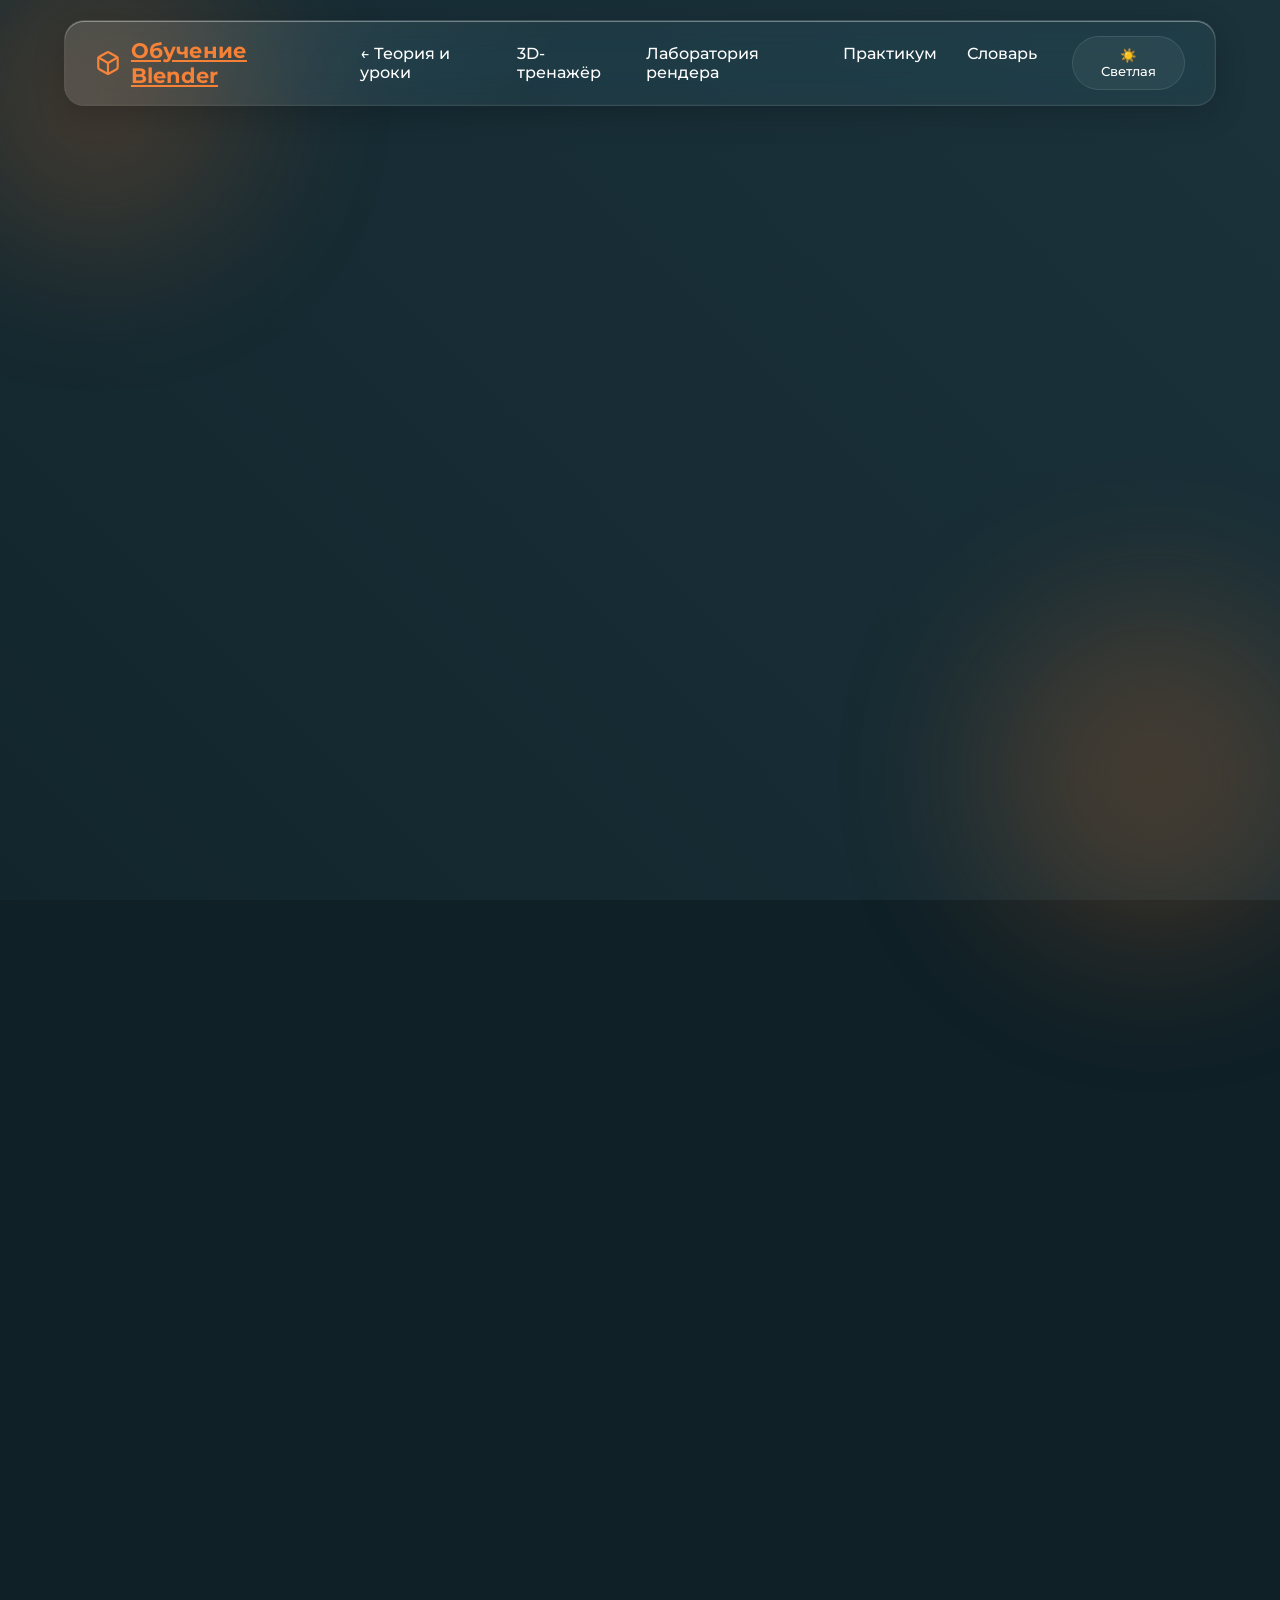
==== practice.html @ 9e499f27 "Create practice.html" ====
<!DOCTYPE html>
<html lang="ru">
<head>
    <meta charset="UTF-8">
    <meta name="viewport" content="width=device-width, initial-scale=1.0">
    <title>Практика и словарь терминов | Обучение Blender</title>
    <link rel="icon" href="data:image/svg+xml,%3Csvg xmlns='http://www.w3.org/2000/svg' viewBox='0 0 24 24' fill='none' stroke='%23f5792a' stroke-width='2' stroke-linecap='round' stroke-linejoin='round'%3E%3Cpath d='M21 16V8a2 2 0 0 0-1-1.73l-7-4a2 2 0 0 0-2 0l-7 4A2 2 0 0 0 3 8v8a2 2 0 0 0 1 1.73l7 4a2 2 0 0 0 2 0l7-4A2 2 0 0 0 21 16z'/%3E%3Cpolyline points='3.27 6.96 12 12.01 20.73 6.96'/%3E%3Cline x1='12' y1='22.08' x2='12' y2='12'/%3E%3C/svg%3E">
    <link href="https://fonts.googleapis.com/css2?family=Montserrat:wght@400;500;600;700&display=swap" rel="stylesheet">
    <link rel="stylesheet" href="style.css">
</head>
<body>

    <div id="progress-bar" class="progress-bar"></div>

    <div class="bg-animation"></div>
    <div class="orb orb-1"></div>
    <div class="orb orb-2"></div>

    <header class="glass header">
        <a href="index.html" class="logo logo-link">
            <svg class="logo-svg" viewBox="0 0 24 24" fill="none" stroke="currentColor" stroke-width="2" stroke-linecap="round" stroke-linejoin="round">
                <path d="M21 16V8a2 2 0 0 0-1-1.73l-7-4a2 2 0 0 0-2 0l-7 4A2 2 0 0 0 3 8v8a2 2 0 0 0 1 1.73l7 4a2 2 0 0 0 2 0l7-4A2 2 0 0 0 21 16z"></path>
                <polyline points="3.27 6.96 12 12.01 20.73 6.96"></polyline>
                <line x1="12" y1="22.08" x2="12" y2='12'></line>
            </svg>
            <span>Обучение Blender</span>
        </a>

        <button id="nav-toggle" class="nav-toggle glass-btn" aria-expanded="false" aria-controls="nav-links" aria-label="Открыть меню">
            <span class="burger"></span>
        </button>

        <nav id="nav-links" class="nav-links">
            <a href="index.html">← Теория и уроки</a>
            <a href="#simulator">3D-тренажёр</a>
            <a href="#lab">Лаборатория рендера</a>
            <a href="#tasks">Практикум</a>
            <a href="#glossary">Словарь</a>
        </nav>
        <button id="theme-toggle" class="glass-btn theme-btn">☀️ Светлая</button>
    </header>

    <main>
        <section id="practice-hero" class="hero glass fade-in">
            <span class="section-badge">Раздел 2 • Интерактивная практика</span>
            <h1>Практика и словарь новичка</h1>
            <p>Попробуй горячие клавиши Blender прямо в браузерном 3D-вьюпорте, протестируй шейдеры с движками EEVEE и Cycles и разберись в каждом непонятном термине.</p>
            <div class="hero-btn-group">
                <a href="#simulator" class="glass-btn primary-btn">Запустить 3D-тренажёр</a>
                <a href="#glossary" class="glass-btn secondary-btn">Открыть словарь (18 слов)</a>
            </div>
        </section>

        <!-- 1. ИНТЕРАКТИВНЫЙ 3D-СИМУЛЯТОР ГОРЯЧИХ КЛАВИШ -->
        <section id="simulator" class="section fade-in">
            <h2 class="glass-title">Интерактивный 3D-симулятор горячих клавиш</h2>

            <div class="sim-layout">
                <div class="glass viewport-box">
                    <div class="viewport-hud-top">
                        <span id="sim-mode-badge" class="hud-pill">Object Mode</span>
                        <span id="sim-key-badge" class="hud-pill hud-key">Ожидание клавиши...</span>
                    </div>

                    <canvas id="sim-canvas" width="760" height="460" tabindex="0" aria-label="Интерактивный 3D вьюпорт Blender"></canvas>

                    <div class="viewport-hud-bottom">
                        <span>🖱️ Тяни мышкой или пальцем, чтобы вращать камеру</span>
                        <button id="sim-reset-btn" type="button" class="glass-btn mini-btn">↺ Начать заново</button>
                    </div>
                </div>

                <div class="glass sim-panel">
                    <div class="sim-panel-head">
                        <h3>Собери 3D-дом хоткеями</h3>
                        <span id="sim-step-counter" class="step-counter">Шаг 1 из 5</span>
                    </div>
                    <p id="sim-instruction" class="sim-instruction">
                        Нажми клавишу <kbd>Tab</kbd> (или кнопку ниже), чтобы переключиться в режим редактирования <strong>Edit Mode</strong> и увидеть вершины куба.
                    </p>

                    <div class="sim-steps-list" id="sim-steps-list">
                        <div class="sim-step active" data-step="0">
                            <span class="sim-step-num">1</span>
                            <div class="sim-step-body">
                                <strong>Режим редактирования</strong>
                                <span>Переход в Edit Mode (подсветка вершин)</span>
                            </div>
                            <button type="button" class="kbd-btn" data-trigger-key="Tab">Tab</button>
                        </div>

                        <div class="sim-step" data-step="1">
                            <span class="sim-step-num">2</span>
                            <div class="sim-step-body">
                                <strong>Кольцевой разрез (Loop Cut)</strong>
                                <span>Добавление центрального ребра для крыши</span>
                            </div>
                            <button type="button" class="kbd-btn" data-trigger-key="Ctrl+R">Ctrl + R</button>
                        </div>

                        <div class="sim-step" data-step="2">
                            <span class="sim-step-num">3</span>
                            <div class="sim-step-body">
                                <strong>Выдавливание (Extrude)</strong>
                                <span>Подъём конька крыши по оси Z</span>
                            </div>
                            <button type="button" class="kbd-btn" data-trigger-key="E">E</button>
                        </div>

                        <div class="sim-step" data-step="3">
                            <span class="sim-step-num">4</span>
                            <div class="sim-step-body">
                                <strong>Снятие фаски (Bevel)</strong>
                                <span>Аккуратное скругление углов модели</span>
                            </div>
                            <button type="button" class="kbd-btn" data-trigger-key="Ctrl+B">Ctrl + B</button>
                        </div>

                        <div class="sim-step" data-step="4">
                            <span class="sim-step-num">5</span>
                            <div class="sim-step-body">
                                <strong>Финальный рендер (Render)</strong>
                                <span>Просчёт света, теней и светящихся окон</span>
                            </div>
                            <button type="button" class="kbd-btn" data-trigger-key="F12">F12</button>
                        </div>
                    </div>

                    <div id="sim-complete-banner" class="sim-complete-banner" hidden>
                        🎉 <strong>Готово!</strong> Ты прошёл полный цикл от куба до финального рендера!
                    </div>
                </div>
            </div>
        </section>

        <!-- 2. ЛАБОРАТОРИЯ МАТЕРИАЛОВ И РЕНДЕРА (EEVEE VS CYCLES) -->
        <section id="lab" class="section fade-in">
            <h2 class="glass-title">Лаборатория шейдеров и движков рендера</h2>

            <div class="lab-layout">
                <div class="glass lab-preview">
                    <div class="lab-top-bar">
                        <div class="lab-shape-switch">
                            <button type="button" class="glass-btn mini-btn active" data-lab-shape="house">🏠 3D-дом</button>
                            <button type="button" class="glass-btn mini-btn" data-lab-shape="sphere">🔮 Шейдер-шар</button>
                        </div>
                        <span id="lab-render-status" class="hud-pill">Движок: Cycles + Denoiser</span>
                    </div>

                    <canvas id="lab-canvas" width="560" height="380" aria-label="Превью материала и рендера"></canvas>

                    <p id="lab-engine-hint" class="lab-hint">
                        <strong>Cycles + Denoiser:</strong> физически точные мягкие тени, а нейросетевой шумоподавитель очищает «зернистость».
                    </p>
                </div>

                <div class="glass lab-controls">
                    <h3>Узел Principled BSDF и рендер</h3>

                    <div class="control-group">
                        <div class="control-label">
                            <span>Base Color (Базовый цвет)</span>
                            <div class="color-presets">
                                <button type="button" class="color-dot active" style="background:#e06d3b" data-color="#e06d3b" title="Терракота"></button>
                                <button type="button" class="color-dot" style="background:#38bdf8" data-color="#38bdf8" title="Небесный"></button>
                                <button type="button" class="color-dot" style="background:#34d399" data-color="#34d399" title="Изумруд"></button>
                                <button type="button" class="color-dot" style="background:#a78bfa" data-color="#a78bfa" title="Аметист"></button>
                                <input type="color" id="lab-color" value="#e06d3b" aria-label="Выбор цвета материала">
                            </div>
                        </div>
                    </div>

                    <div class="control-group">
                        <div class="control-label">
                            <label for="lab-roughness">Roughness (Шероховатость / Блеск)</label>
                            <span id="lab-roughness-val" class="val-badge">0.35</span>
                        </div>
                        <input type="range" id="lab-roughness" min="0.05" max="1" step="0.05" value="0.35">
                        <div class="range-hints"><span>0.05 (Зеркальный блик)</span><span>1.00 (Матовый)</span></div>
                    </div>

                    <div class="control-group">
                        <div class="control-label">
                            <label for="lab-emission">Emission (Свечение окон / неона)</label>
                            <span id="lab-emission-val" class="val-badge">0.80</span>
                        </div>
                        <input type="range" id="lab-emission" min="0" max="1" step="0.05" value="0.80">
                    </div>

                    <div class="control-group">
                        <span class="control-title">Движок рендера:</span>
                        <div class="engine-buttons">
                            <button type="button" class="glass-btn engine-btn" data-engine="eevee">⚡ EEVEE (Быстрый)</button>
                            <button type="button" class="glass-btn engine-btn active" data-engine="cycles">🎥 Cycles (Фотореализм)</button>
                        </div>
                    </div>

                    <label class="lesson-check lab-denoise-check" id="denoise-wrapper">
                        <input type="checkbox" id="lab-denoiser" checked>
                        <span>Включить <strong>Denoiser</strong> (убрать шум в Cycles)</span>
                    </label>
                </div>
            </div>
        </section>

        <!-- 3. ПРАКТИЧЕСКИЕ ЗАДАНИЯ К 5 УРОКАМ -->
        <section id="tasks" class="section fade-in">
            <h2 class="glass-title">Практикум по 5 урокам курса</h2>

            <div class="progress-summary glass">
                <span id="practice-progress-text">Выполнено 0 из 5 заданий</span>
                <div class="lesson-progress-track">
                    <div id="practice-progress-fill" class="lesson-progress-fill"></div>
                </div>
            </div>

            <div class="grid-container-video">
                <div class="glass card text-left animate-hover task-card">
                    <span class="task-tag">Урок 1 • Интерфейс</span>
                    <h3>Задание 1: Навигация во вьюпорте</h3>
                    <ol class="task-list">
                        <li>Открой Blender, выдели всё клавишей <kbd>A</kbd> и удали через <kbd>X</kbd>.</li>
                        <li>Создай новый куб: <kbd>Shift + A</kbd> → <strong>Mesh → Cube</strong>.</li>
                        <li>Покрути камеру зажатым колесом мыши и переключи виды: <kbd>Numpad 1</kbd> (спереди) и <kbd>Numpad 3</kbd> (сбоку).</li>
                    </ol>
                    <p class="task-tip">💡 Если потерял объект из вида — нажми <kbd>Numpad .</kbd> (точка), камера сразу вернётся к нему.</p>
                    <label class="lesson-check">
                        <input type="checkbox" data-task-checkbox="1">
                        <span>Задание выполнено</span>
                    </label>
                </div>

                <div class="glass card text-left animate-hover task-card">
                    <span class="task-tag">Урок 2 • Моделирование</span>
                    <h3>Задание 2: Сборка домика в Edit Mode</h3>
                    <ol class="task-list">
                        <li>Нажми <kbd>Tab</kbd> для входа в режим редактирования <strong>Edit Mode</strong>.</li>
                        <li>Разрежь куб пополам через <kbd>Ctrl + R</kbd> и вытяни верхнее ребро вверх (<kbd>G</kbd> → <kbd>Z</kbd>) для крыши.</li>
                        <li>На передней стене выдели грань (<kbd>3</kbd>), сделай рамку окна клавишей <kbd>I</kbd> и вдави внутрь через <kbd>E</kbd>.</li>
                    </ol>
                    <p class="task-tip">💡 Не нажимай <kbd>E</kbd> дважды без движения мыши — так появляются дубликаты вершин.</p>
                    <label class="lesson-check">
                        <input type="checkbox" data-task-checkbox="2">
                        <span>Задание выполнено</span>
                    </label>
                </div>

                <div class="glass card text-left animate-hover task-card">
                    <span class="task-tag">Урок 3 • Материалы</span>
                    <h3>Задание 3: Шейдеры и светящиеся окна</h3>
                    <ol class="task-list">
                        <li>Переключи режим вьюпорта в <strong>Material Preview</strong> (клавиша <kbd>Z</kbd>).</li>
                        <li>Создай материал стен на базе <strong>Principled BSDF</strong> и настрой цвет <strong>Base Color</strong>.</li>
                        <li>Добавь второй слот материала для окон, задай тёплый цвет в <strong>Emission</strong> и нажми <strong>Assign</strong>.</li>
                    </ol>
                    <p class="task-tip">💡 Параметр <strong>Roughness = 0.8</strong> сделает стены матовыми, как настоящая штукатурка.</p>
                    <label class="lesson-check">
                        <input type="checkbox" data-task-checkbox="3">
                        <span>Задание выполнено</span>
                    </label>
                </div>

                <div class="glass card text-left animate-hover task-card">
                    <span class="task-tag">Урок 4 • Освещение</span>
                    <h3>Задание 4: Свет и сравнение движков</h3>
                    <ol class="task-list">
                        <li>Добавь источник света <kbd>Shift + A</kbd> → <strong>Light → Area</strong> и направь на фасад дома.</li>
                        <li>Включи режим <strong>Rendered</strong> (<kbd>Z</kbd>), чтобы увидеть тени в реальном времени.</li>
                        <li>Сравни скорость работы движков <strong>EEVEE</strong> и <strong>Cycles</strong> во вкладке Render Properties.</li>
                    </ol>
                    <p class="task-tip">💡 На слабом школьном или домашнем ноутбуке для работы всегда выбирай <strong>EEVEE</strong>.</p>
                    <label class="lesson-check">
                        <input type="checkbox" data-task-checkbox="4">
                        <span>Задание выполнено</span>
                    </label>
                </div>

                <div class="glass card text-left animate-hover task-card">
                    <span class="task-tag">Урок 5 • Финальный рендер</span>
                    <h3>Задание 5: Камера и рендер без шума</h3>
                    <ol class="task-list">
                        <li>Создай камеру (<kbd>Shift + A</kbd> → <strong>Camera</strong>) и привяжи к виду: <kbd>Ctrl + Alt + Numpad 0</kbd>.</li>
                        <li>При выборе движка <strong>Cycles</strong> поставь галочку <strong>Denoise</strong>.</li>
                        <li>Запусти рендер клавишей <kbd>F12</kbd> и сохрани готовую картинку (<strong>Image → Save As</strong>).</li>
                    </ol>
                    <p class="task-tip">💡 С включённым <strong>Denoiser</strong> достаточно 64–128 сэмплов для чистой картинки без «зерна».</p>
                    <label class="lesson-check">
                        <input type="checkbox" data-task-checkbox="5">
                        <span>Задание выполнено</span>
                    </label>
                </div>
            </div>
        </section>

        <!-- 4. ПОНЯТНЫЙ СЛОВАРЬ ТЕРМИНОВ ДЛЯ НОВИЧКОВ -->
        <section id="glossary" class="section fade-in">
            <h2 class="glass-title">Словарь 3D-терминов для новичков</h2>

            <div class="glass glossary-controls">
                <input type="text" id="glossary-search" class="glossary-search" placeholder="🔍 Введи непонятное слово (например: рендер, шейдер, фаска, нормали...)" aria-label="Поиск по словарю терминов">
                <div class="glossary-filters" id="glossary-filters">
                    <button type="button" class="glass-btn mini-btn active" data-filter="all">Все термины (18)</button>
                    <button type="button" class="glass-btn mini-btn" data-filter="interface">Интерфейс и режимы</button>
                    <button type="button" class="glass-btn mini-btn" data-filter="modeling">Моделирование</button>
                    <button type="button" class="glass-btn mini-btn" data-filter="shading">Материалы и свет</button>
                    <button type="button" class="glass-btn mini-btn" data-filter="render">Рендер</button>
                </div>
            </div>

            <div id="glossary-grid" class="glossary-grid"></div>
            <p id="glossary-empty" class="glossary-empty" hidden>По твоему запросу ничего не нашлось. Попробуй ввести другое слово.</p>

            <div class="back-home-wrap">
                <a href="index.html" class="glass-btn primary-btn">← Вернуться к теории и 5 видеоурокам</a>
            </div>
        </section>
    </main>

    <footer class="glass footer fade-in">
        <p>© 2026 WizotoW | Проектный класс Сириус</p>
        <p class="small-text">Интерактивный образовательный проект по 3D-моделированию.</p>
    </footer>

    <button id="back-to-top" class="back-to-top" title="Наверх" aria-label="Наверх">↑</button>

    <script src="practice.js"></script>
</body>
</html>
---- style.css ----
:root {
    --bg-color-1: #0f2027;
    --bg-color-2: #203a43;
    --glass-bg: rgba(255, 255, 255, 0.05);
    --glass-border: rgba(255, 255, 255, 0.1);
    --glass-highlight: rgba(255, 255, 255, 0.35);
    --text-color: #ffffff;
    --accent: #f5792a;
}

[data-theme="light"] {
    --bg-color-1: #ffecd2;
    --bg-color-2: #fcb69f;
    --glass-bg: rgba(255, 255, 255, 0.45);
    --glass-border: rgba(255, 255, 255, 0.6);
    --glass-highlight: rgba(255, 255, 255, 0.85);
    --text-color: #222222;
}

* {
    margin: 0;
    padding: 0;
    box-sizing: border-box;
    font-family: 'Montserrat', sans-serif;
    scroll-behavior: smooth;
}

body {
    background: var(--bg-color-1);
    color: var(--text-color);
    overflow-x: hidden;
    transition: background 0.5s ease, color 0.5s ease;
}

.bg-animation {
    position: fixed;
    top: 0; left: 0; width: 100vw; height: 100vh;
    z-index: -2;
    background: linear-gradient(45deg, var(--bg-color-1), var(--bg-color-2));
    background-size: 200% 200%;
    animation: gradientBG 10s ease infinite;
}

@keyframes gradientBG {
    0% { background-position: 0% 50%; }
    50% { background-position: 100% 50%; }
    100% { background-position: 0% 50%; }
}

.orb {
    position: fixed;
    border-radius: 50%;
    background: var(--accent);
    filter: blur(80px);
    opacity: 0.2;
    z-index: -1;
    animation: floatOrb 10s infinite ease-in-out alternate;
}
.orb-1 { width: 300px; height: 300px; top: -50px; left: -50px; }
.orb-2 { width: 350px; height: 350px; bottom: -50px; right: -50px; animation-delay: -4s; }

@keyframes floatOrb {
    0% { transform: translate(0, 0); }
    100% { transform: translate(40px, -40px); }
}

.progress-bar {
    position: fixed; top: 0; left: 0; height: 4px; background: var(--accent);
    width: 0%; z-index: 9999; box-shadow: 0 0 10px var(--accent);
}

/* ---- Liquid glass core ---- */
.glass {
    position: relative;
    background: var(--glass-bg);
    backdrop-filter: blur(16px) saturate(140%);
    -webkit-backdrop-filter: blur(16px) saturate(140%);
    border: 1px solid var(--glass-border);
    border-radius: 20px;
    box-shadow:
        0 8px 32px 0 rgba(0, 0, 0, 0.2),
        inset 0 1px 0 var(--glass-highlight),
        inset 0 0 0 1px rgba(255, 255, 255, 0.02);
    overflow: hidden;
}

/* Faint moving light sheen across glass surfaces — the signature liquid-glass touch */
.glass::before {
    content: "";
    position: absolute;
    inset: 0;
    background: linear-gradient(
        115deg,
        transparent 20%,
        rgba(255, 255, 255, 0.10) 40%,
        rgba(255, 255, 255, 0.18) 48%,
        rgba(255, 255, 255, 0.10) 56%,
        transparent 75%
    );
    background-size: 250% 250%;
    background-position: 100% 0%;
    pointer-events: none;
    opacity: 0;
    transition: opacity 0.4s ease;
}

.animate-hover::before,
.header::before {
    opacity: 1;
}

.animate-hover:hover::before {
    animation: liquidSheen 1.4s ease forwards;
}

@keyframes liquidSheen {
    0% { background-position: 100% 0%; }
    100% { background-position: 0% 100%; }
}

.header {
    width: 90%; margin: 20px auto; display: flex; justify-content: space-between; align-items: center; padding: 15px 30px;
    gap: 20px;
}
.logo {
    display: flex; align-items: center; gap: 10px; font-size: 1.3rem; font-weight: 700; color: var(--accent);
}
.logo-svg {
    width: 28px; height: 28px; stroke: var(--accent); transition: transform 0.4s ease;
}
.logo:hover .logo-svg { transform: rotate(45deg); }

.nav-links {
    display: flex;
}
.nav-links a {
    color: var(--text-color); text-decoration: none; margin: 0 15px; font-weight: 500; transition: color 0.3s;
}
.nav-links a:hover { color: var(--accent); }

.nav-toggle {
    display: none;
    padding: 8px 12px;
}
.burger,
.burger::before,
.burger::after {
    display: block;
    width: 20px;
    height: 2px;
    background: var(--text-color);
    border-radius: 2px;
    transition: transform 0.3s ease, opacity 0.3s ease;
}
.burger { position: relative; }
.burger::before,
.burger::after {
    content: "";
    position: absolute;
    left: 0;
}
.burger::before { top: -6px; }
.burger::after { top: 6px; }

.nav-toggle[aria-expanded="true"] .burger { background: transparent; }
.nav-toggle[aria-expanded="true"] .burger::before { transform: translateY(6px) rotate(45deg); }
.nav-toggle[aria-expanded="true"] .burger::after { transform: translateY(-6px) rotate(-45deg); }

.glass-btn {
    background: var(--glass-bg); border: 1px solid var(--glass-border); color: var(--text-color);
    padding: 10px 20px; border-radius: 30px; cursor: pointer; transition: all 0.3s; font-weight: 500;
}
.glass-btn:hover { background: var(--accent); color: #fff; transform: translateY(-2px); }

.glass-btn:focus-visible,
.nav-links a:focus-visible,
.glass-link:focus-visible,
.back-to-top:focus-visible {
    outline: 2px solid var(--accent);
    outline-offset: 3px;
}

main { width: 90%; margin: 0 auto; }
.hero { text-align: center; padding: 70px 20px; margin-bottom: 50px; }
h1 { font-size: clamp(2.2rem, 4vw, 4rem); margin-bottom: 20px; }
p { font-size: 1.1rem; line-height: 1.6; }

.primary-btn { display: inline-block; margin-top: 25px; padding: 12px 35px; font-size: 1.1rem; text-decoration: none; }

.section { margin-bottom: 60px; }
.glass-title { font-size: 2rem; margin-bottom: 30px; text-align: center; padding: 15px; }

.info-grid { display: grid; grid-template-columns: repeat(auto-fit, minmax(320px, 1fr)); gap: 25px; }
.card { padding: 30px; }
.card h3 { color: var(--accent); font-size: 1.5rem; margin-bottom: 15px; }

.links-title { margin-top: 20px; margin-bottom: 10px; }
.download-links { display: flex; gap: 10px; flex-wrap: wrap; }
.glass-link {
    display: inline-block; padding: 8px 16px; background: rgba(245, 121, 42, 0.15); border: 1px solid var(--accent);
    color: var(--text-color); text-decoration: none; border-radius: 10px; transition: 0.3s; font-size: 0.95rem;
}
.glass-link:hover { background: var(--accent); color: #fff; }

.req-tabs { display: flex; flex-direction: column; gap: 15px; margin-top: 10px; }
.req-block h4 { color: var(--accent); margin-bottom: 5px; font-size: 1.05rem; }
.sys-req { list-style: none; font-size: 0.95rem; line-height: 1.6; }

/* ---- Progress summary ---- */
.progress-summary {
    display: flex;
    align-items: center;
    gap: 20px;
    padding: 16px 24px;
    margin-bottom: 20px;
    flex-wrap: wrap;
}
.progress-summary span { font-weight: 600; white-space: nowrap; }
.lesson-progress-track {
    flex: 1;
    min-width: 140px;
    height: 8px;
    border-radius: 10px;
    background: rgba(128, 128, 128, 0.25);
    overflow: hidden;
}
.lesson-progress-fill {
    height: 100%;
    width: 0%;
    background: var(--accent);
    border-radius: 10px;
    transition: width 0.4s ease;
}

/* ---- Quick lesson nav ---- */
.quick-nav {
    display: flex;
    justify-content: center;
    gap: 10px;
    padding: 12px;
    margin-bottom: 30px;
}
.quick-nav-item {
    display: inline-flex;
    align-items: center;
    justify-content: center;
    width: 34px;
    height: 34px;
    border-radius: 50%;
    color: var(--text-color);
    text-decoration: none;
    font-weight: 600;
    background: var(--glass-bg);
    border: 1px solid var(--glass-border);
    transition: 0.3s;
}
.quick-nav-item:hover { border-color: var(--accent); color: var(--accent); }
.quick-nav-item.active { background: var(--accent); color: #fff; border-color: var(--accent); }

.grid-container-video { display: grid; grid-template-columns: repeat(auto-fit, minmax(300px, 1fr)); gap: 30px; }
.video-card { overflow: hidden; display: flex; flex-direction: column; }
.video-wrapper { position: relative; padding-bottom: 56.25%; height: 0; }
.video-wrapper video { position: absolute; top: 0; left: 0; width: 100%; height: 100%; border-radius: 20px 20px 0 0; background: #000; }
.video-info { padding: 20px; }
.video-info h3 { font-size: 1.25rem; margin-bottom: 8px; color: var(--accent); }
.video-info p { font-size: 0.98rem; }

.lesson-check {
    display: flex;
    align-items: center;
    gap: 8px;
    margin-top: 14px;
    cursor: pointer;
    font-size: 0.95rem;
    user-select: none;
}
.lesson-check input[type="checkbox"] {
    width: 18px;
    height: 18px;
    accent-color: var(--accent);
    cursor: pointer;
}

/* ---- FAQ accordion ---- */
.faq-list {
    display: flex;
    flex-direction: column;
    gap: 14px;
}
.faq-item {
    padding: 0;
}
.faq-item summary {
    padding: 18px 24px;
    cursor: pointer;
    font-weight: 600;
    font-size: 1.05rem;
    list-style: none;
    display: flex;
    justify-content: space-between;
    align-items: center;
}
.faq-item summary::-webkit-details-marker { display: none; }
.faq-item summary::after {
    content: "+";
    font-size: 1.4rem;
    color: var(--accent);
    margin-left: 12px;
    transition: transform 0.3s ease;
    flex-shrink: 0;
}
.faq-item[open] summary::after { transform: rotate(45deg); }
.faq-item p {
    padding: 0 24px 22px;
    font-size: 0.98rem;
    line-height: 1.6;
    opacity: 0.9;
}

.animate-hover { transition: transform 0.3s ease, box-shadow 0.3s ease, border-color 0.3s; }
.animate-hover:hover {
    transform: translateY(-6px);
    box-shadow: 0 12px 25px rgba(245, 121, 42, 0.25);
    border-color: var(--accent);
}

.author-card { display: flex; align-items: center; gap: 30px; padding: 40px; }
.author-avatar {
    width: 130px; height: 130px; border-radius: 50%; object-fit: cover;
    border: 3px solid var(--accent); animation: pulse 3s infinite ease-in-out;
}
@keyframes pulse {
    0%, 100% { transform: scale(1); box-shadow: 0 0 10px rgba(245, 121, 42, 0.4); }
    50% { transform: scale(1.04); box-shadow: 0 0 20px rgba(245, 121, 42, 0.7); }
}

.author-info h3 { font-size: 2rem; color: var(--accent); margin-bottom: 5px; }
.author-role { font-size: 1.1rem; opacity: 0.85; margin-bottom: 10px; font-weight: 600; }

.credits-grid { padding: 30px; display: flex; flex-direction: column; gap: 15px; align-items: center; }
.credit-item { font-size: 1.2rem; padding: 10px 20px; border-radius: 10px; width: 100%; max-width: 500px; text-align: center; background: rgba(0,0,0,0.15); transition: 0.3s; }
.credit-item span { color: var(--accent); font-weight: bold; margin-right: 8px; }
.credit-item:hover { transform: scale(1.03); background: rgba(245, 121, 42, 0.1); }

.back-to-top {
    position: fixed; bottom: 30px; right: 30px; background: var(--accent); color: white; border: none;
    width: 45px; height: 45px; border-radius: 50%; font-size: 20px; cursor: pointer; opacity: 0;
    pointer-events: none; transition: 0.3s; z-index: 1000;
}
.back-to-top.show { opacity: 1; pointer-events: auto; }

.footer { text-align: center; padding: 30px; margin-bottom: 20px; width: 90%; margin-left: auto; margin-right: auto; }
.small-text { font-size: 0.85rem; opacity: 0.7; margin-top: 8px; }

.fade-in { opacity: 0; transform: translateY(30px); transition: opacity 0.6s ease-out, transform 0.6s ease-out; }
.fade-in.visible { opacity: 1; transform: translateY(0); }

@media (prefers-reduced-motion: reduce) {
    *, *::before, *::after {
        animation-duration: 0.001ms !important;
        animation-iteration-count: 1 !important;
        transition-duration: 0.001ms !important;
        scroll-behavior: auto !important;
    }
}

@media (max-width: 768px) {
    .header { flex-wrap: wrap; }
    .nav-toggle { display: inline-flex; align-items: center; justify-content: center; order: 2; }
    .theme-btn { order: 3; }
    .nav-links {
        order: 4;
        width: 100%;
        flex-direction: column;
        align-items: center;
        gap: 10px;
        max-height: 0;
        overflow: hidden;
        margin-top: 0;
        transition: max-height 0.35s ease, margin-top 0.35s ease;
    }
    .nav-links.open {
        max-height: 220px;
        margin-top: 15px;
    }
    .nav-links a { margin: 6px 0; }
    .author-card { flex-direction: column; text-align: center; }
    .progress-summary { flex-direction: column; align-items: stretch; text-align: center; }
    .quick-nav { flex-wrap: wrap; }
}

@media (max-width: 768px) {
    .glass {
        backdrop-filter: blur(8px) saturate(120%);
        -webkit-backdrop-filter: blur(8px) saturate(120%);
    }
    .glass::before { display: none; }
    .orb { filter: blur(50px); opacity: 0.12; }
    .bg-animation { animation: none; background-position: 50% 50%; }
}
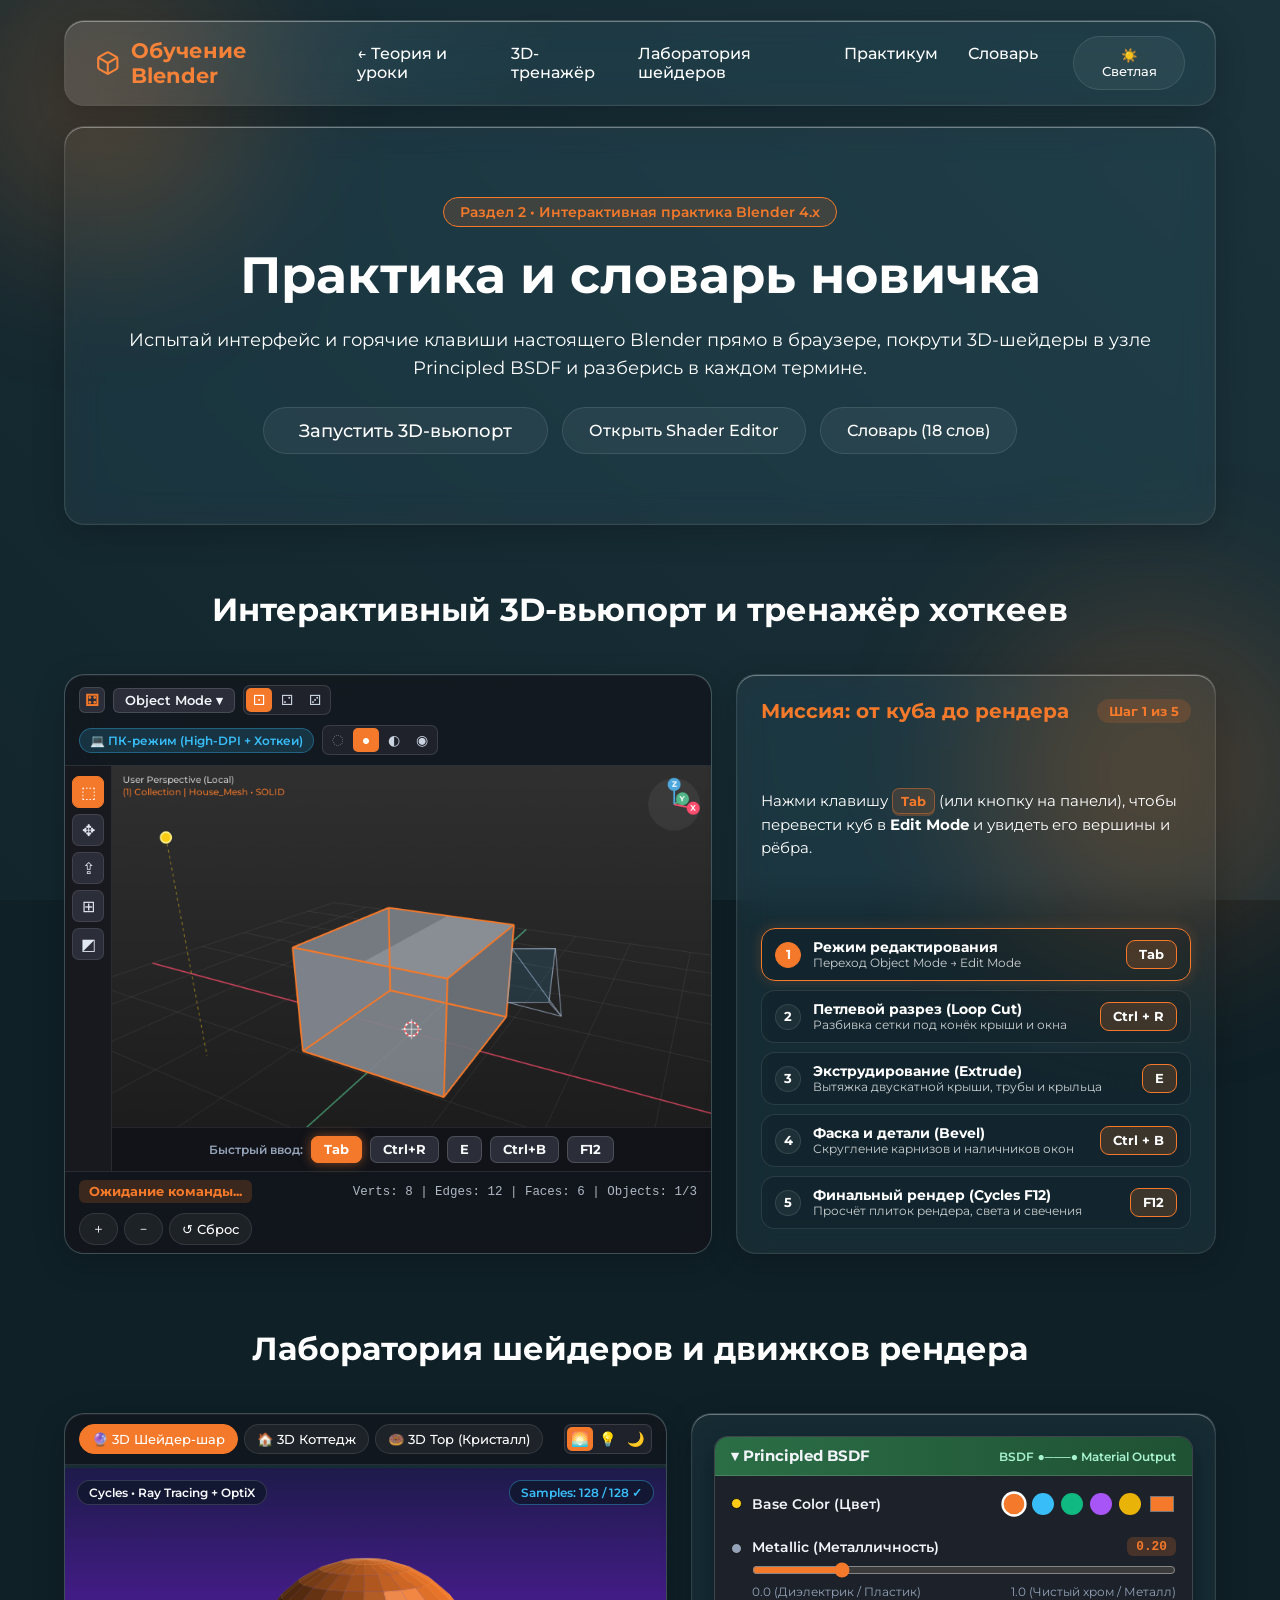
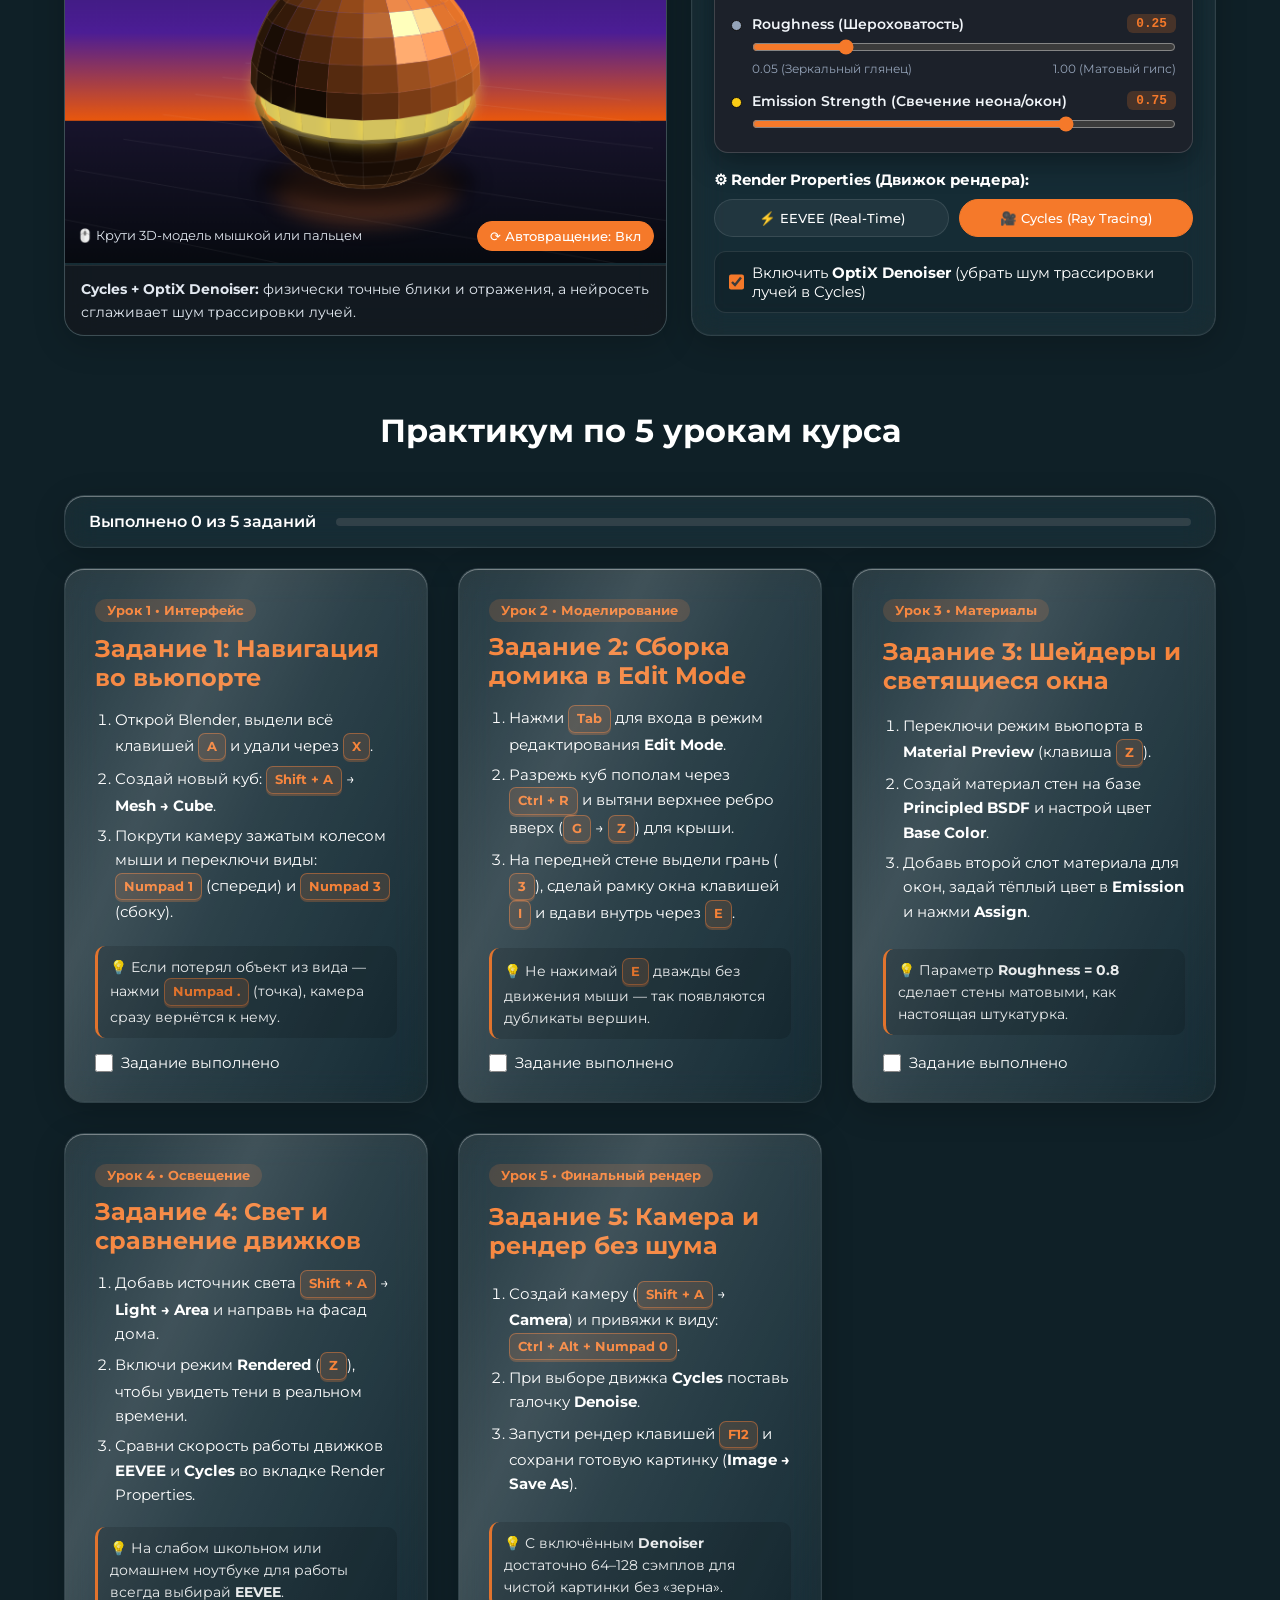
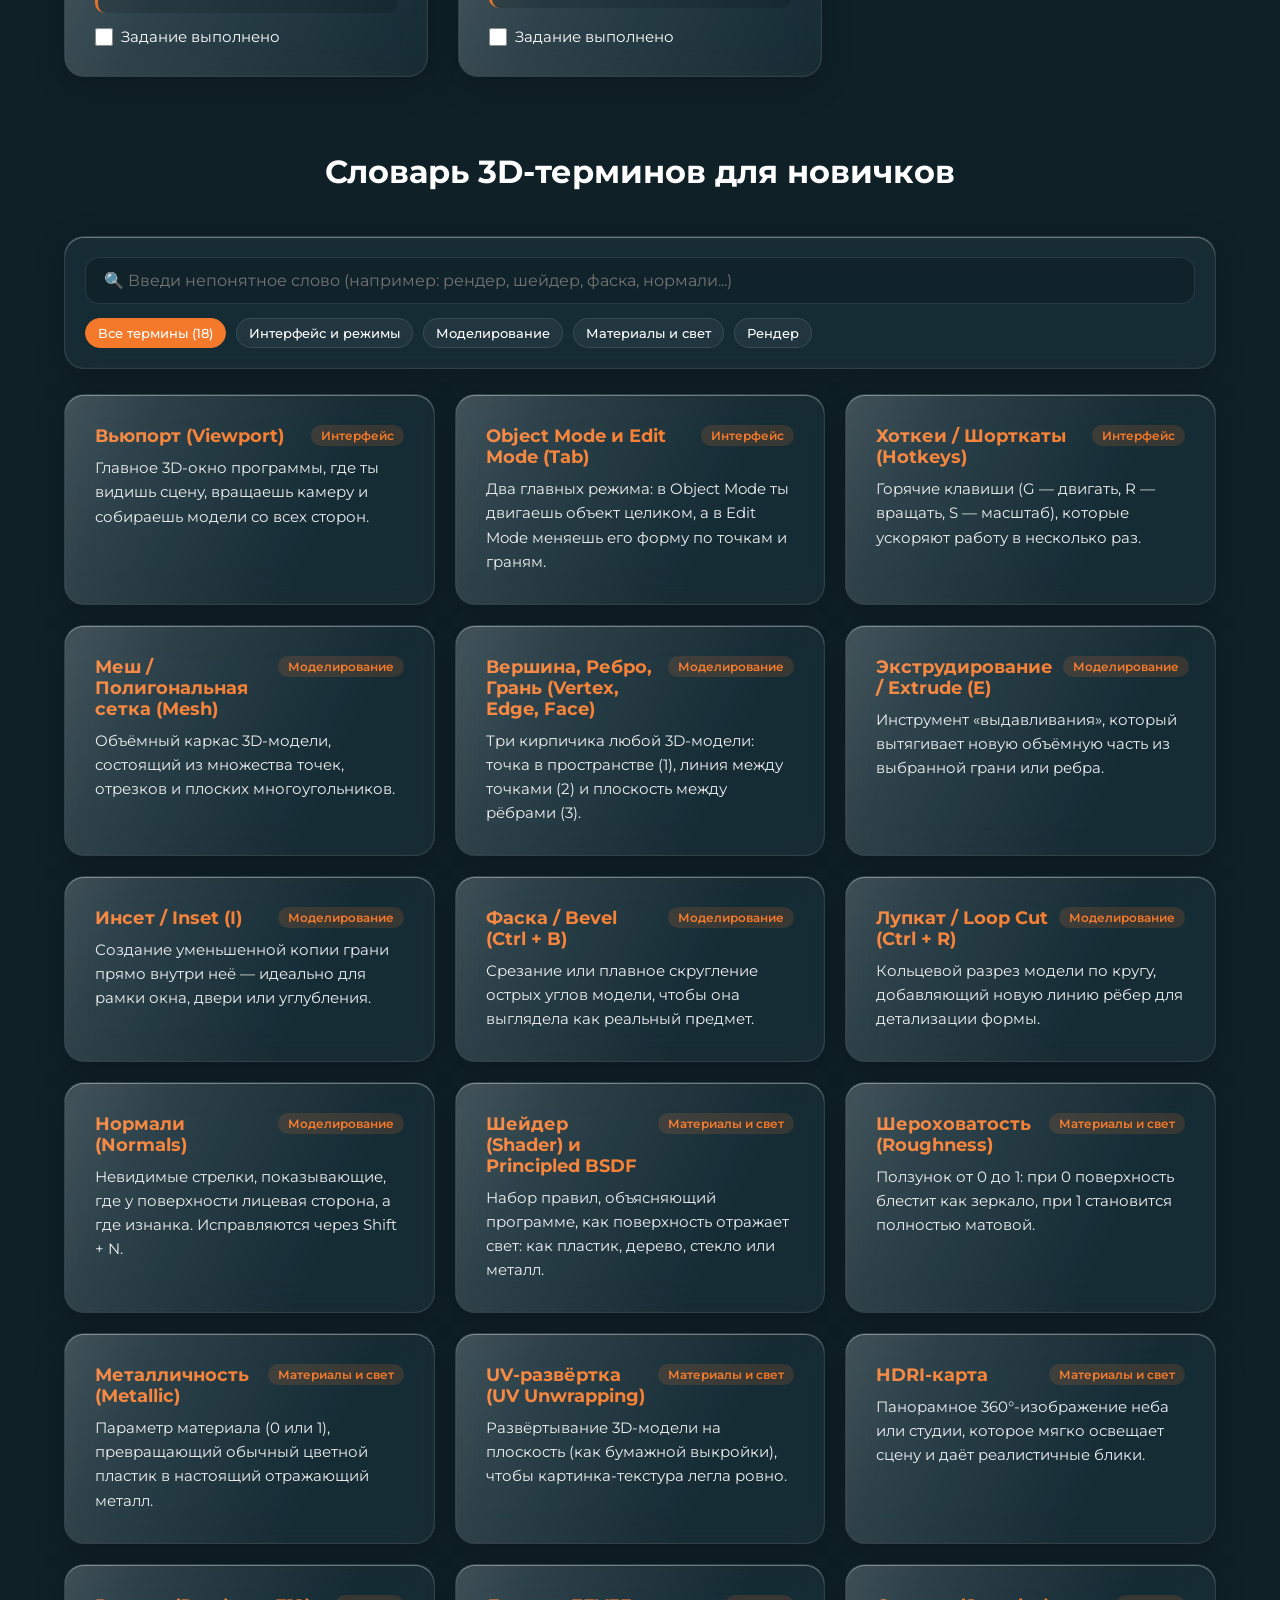
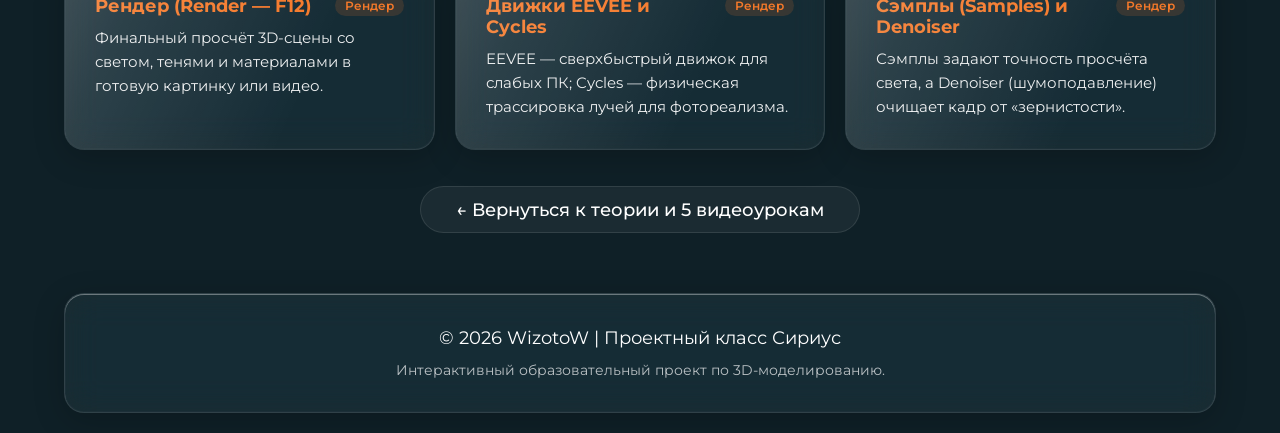
==== commit 8da6af81: "." ====
--- a/practice.html
+++ b/practice.html
@@ -21,7 +21,7 @@
             <svg class="logo-svg" viewBox="0 0 24 24" fill="none" stroke="currentColor" stroke-width="2" stroke-linecap="round" stroke-linejoin="round">
                 <path d="M21 16V8a2 2 0 0 0-1-1.73l-7-4a2 2 0 0 0-2 0l-7 4A2 2 0 0 0 3 8v8a2 2 0 0 0 1 1.73l7 4a2 2 0 0 0 2 0l7-4A2 2 0 0 0 21 16z"></path>
                 <polyline points="3.27 6.96 12 12.01 20.73 6.96"></polyline>
-                <line x1="12" y1="22.08" x2="12" y2='12'></line>
+                <line x1="12" y1="22.08" x2="12" y2="12"></line>
             </svg>
             <span>Обучение Blender</span>
         </a>
@@ -33,7 +33,7 @@
         <nav id="nav-links" class="nav-links">
             <a href="index.html">← Теория и уроки</a>
             <a href="#simulator">3D-тренажёр</a>
-            <a href="#lab">Лаборатория рендера</a>
+            <a href="#lab">Лаборатория шейдеров</a>
             <a href="#tasks">Практикум</a>
             <a href="#glossary">Словарь</a>
         </nav>
@@ -42,41 +42,90 @@
 
     <main>
         <section id="practice-hero" class="hero glass fade-in">
-            <span class="section-badge">Раздел 2 • Интерактивная практика</span>
+            <span class="section-badge">Раздел 2 • Интерактивная практика Blender 4.x</span>
             <h1>Практика и словарь новичка</h1>
-            <p>Попробуй горячие клавиши Blender прямо в браузерном 3D-вьюпорте, протестируй шейдеры с движками EEVEE и Cycles и разберись в каждом непонятном термине.</p>
+            <p>Испытай интерфейс и горячие клавиши настоящего Blender прямо в браузере, покрути 3D-шейдеры в узле Principled BSDF и разберись в каждом термине.</p>
             <div class="hero-btn-group">
-                <a href="#simulator" class="glass-btn primary-btn">Запустить 3D-тренажёр</a>
-                <a href="#glossary" class="glass-btn secondary-btn">Открыть словарь (18 слов)</a>
+                <a href="#simulator" class="glass-btn primary-btn">Запустить 3D-вьюпорт</a>
+                <a href="#lab" class="glass-btn secondary-btn">Открыть Shader Editor</a>
+                <a href="#glossary" class="glass-btn secondary-btn">Словарь (18 слов)</a>
             </div>
         </section>
 
-        <!-- 1. ИНТЕРАКТИВНЫЙ 3D-СИМУЛЯТОР ГОРЯЧИХ КЛАВИШ -->
+        <!-- 1. ИНТЕРАКТИВНЫЙ 3D-СИМУЛЯТОР ВЬЮПОРТА BLENDER -->
         <section id="simulator" class="section fade-in">
-            <h2 class="glass-title">Интерактивный 3D-симулятор горячих клавиш</h2>
+            <h2 class="glass-title">Интерактивный 3D-вьюпорт и тренажёр хоткеев</h2>
 
             <div class="sim-layout">
-                <div class="glass viewport-box">
-                    <div class="viewport-hud-top">
-                        <span id="sim-mode-badge" class="hud-pill">Object Mode</span>
-                        <span id="sim-key-badge" class="hud-pill hud-key">Ожидание клавиши...</span>
-                    </div>
-
-                    <canvas id="sim-canvas" width="760" height="460" tabindex="0" aria-label="Интерактивный 3D вьюпорт Blender"></canvas>
-
-                    <div class="viewport-hud-bottom">
-                        <span>🖱️ Тяни мышкой или пальцем, чтобы вращать камеру</span>
-                        <button id="sim-reset-btn" type="button" class="glass-btn mini-btn">↺ Начать заново</button>
-                    </div>
-                </div>
-
+                <div class="glass viewport-box blender-window">
+                    <!-- Верхняя панель как в настоящем Blender 4.x -->
+                    <div class="blender-topbar">
+                        <div class="blender-topbar-left">
+                            <span class="blender-editor-icon" title="3D Viewport">⚃</span>
+                            <span id="sim-mode-badge" class="blender-mode-select">Object Mode ▾</span>
+                            <div class="blender-sel-modes" id="sim-sel-modes" title="Режимы выделения (1 - Вершины, 2 - Рёбра, 3 - Грани)">
+                                <button type="button" class="sel-mode-btn active" data-sel-mode="vert" title="Vertex Select (1)">⚀</button>
+                                <button type="button" class="sel-mode-btn" data-sel-mode="edge" title="Edge Select (2)">⚁</button>
+                                <button type="button" class="sel-mode-btn" data-sel-mode="face" title="Face Select (3)">⚂</button>
+                            </div>
+                        </div>
+
+                        <div class="blender-topbar-right">
+                            <span id="device-mode-badge" class="device-pill">💻 ПК-режим</span>
+                            <div class="shading-spheres" title="Режимы отображения вьюпорта (Z)">
+                                <button type="button" class="shade-btn" data-shade="wire" title="Wireframe (Каркас)">◌</button>
+                                <button type="button" class="shade-btn active" data-shade="solid" title="Solid (Сплошной)">●</button>
+                                <button type="button" class="shade-btn" data-shade="mat" title="Material Preview">◐</button>
+                                <button type="button" class="shade-btn" data-shade="render" title="Rendered (Рендер)">◉</button>
+                            </div>
+                        </div>
+                    </div>
+
+                    <!-- Рабочая область вьюпорта с левым тулбаром T-panel -->
+                    <div class="blender-workspace">
+                        <div class="blender-toolbar" aria-label="Инструменты Blender">
+                            <button type="button" class="tool-icon active" data-tool="select" title="Select Box (W)">⬚</button>
+                            <button type="button" class="tool-icon" data-tool="move" title="Move (G)">✥</button>
+                            <button type="button" class="tool-icon" data-tool="extrude" title="Extrude Region (E)">⇪</button>
+                            <button type="button" class="tool-icon" data-tool="loopcut" title="Loop Cut (Ctrl+R)">⊞</button>
+                            <button type="button" class="tool-icon" data-tool="bevel" title="Bevel (Ctrl+B)">◩</button>
+                        </div>
+
+                        <div class="canvas-stage">
+                            <canvas id="sim-canvas" width="780" height="470" tabindex="0" aria-label="Интерактивный 3D вьюпорт Blender"></canvas>
+
+                            <!-- Быстрая мобильная панель хоткеев прямо поверх/под канвасом -->
+                            <div class="quick-hotkey-bar">
+                                <span class="quick-bar-label">Быстрый ввод:</span>
+                                <button type="button" class="quick-key-btn" data-trigger-key="Tab">Tab</button>
+                                <button type="button" class="quick-key-btn" data-trigger-key="Ctrl+R">Ctrl+R</button>
+                                <button type="button" class="quick-key-btn" data-trigger-key="E">E</button>
+                                <button type="button" class="quick-key-btn" data-trigger-key="Ctrl+B">Ctrl+B</button>
+                                <button type="button" class="quick-key-btn" data-trigger-key="F12">F12</button>
+                            </div>
+                        </div>
+                    </div>
+
+                    <!-- Нижний статус-бар Blender со статистикой сцены -->
+                    <div class="blender-statusbar">
+                        <span id="sim-key-badge" class="status-key-pill">Ожидание команды...</span>
+                        <span id="sim-stats-text" class="status-stats">Verts: 8 | Edges: 12 | Faces: 6</span>
+                        <div class="status-actions">
+                            <button id="sim-zoom-in" type="button" class="glass-btn mini-btn" title="Приблизить">＋</button>
+                            <button id="sim-zoom-out" type="button" class="glass-btn mini-btn" title="Отдалить">－</button>
+                            <button id="sim-reset-btn" type="button" class="glass-btn mini-btn">↺ Сброс</button>
+                        </div>
+                    </div>
+                </div>
+
+                <!-- Правая панель заданий тренажёра -->
                 <div class="glass sim-panel">
                     <div class="sim-panel-head">
-                        <h3>Собери 3D-дом хоткеями</h3>
+                        <h3>Миссия: от куба до рендера</h3>
                         <span id="sim-step-counter" class="step-counter">Шаг 1 из 5</span>
                     </div>
                     <p id="sim-instruction" class="sim-instruction">
-                        Нажми клавишу <kbd>Tab</kbd> (или кнопку ниже), чтобы переключиться в режим редактирования <strong>Edit Mode</strong> и увидеть вершины куба.
+                        Нажми клавишу <kbd>Tab</kbd> (или кнопку в списке), чтобы перевести стартовый куб в <strong>Edit Mode</strong> и открыть доступ к вершинам и рёбрам.
                     </p>
 
                     <div class="sim-steps-list" id="sim-steps-list">
@@ -84,7 +133,7 @@
                             <span class="sim-step-num">1</span>
                             <div class="sim-step-body">
                                 <strong>Режим редактирования</strong>
-                                <span>Переход в Edit Mode (подсветка вершин)</span>
+                                <span>Переход Object Mode → Edit Mode</span>
                             </div>
                             <button type="button" class="kbd-btn" data-trigger-key="Tab">Tab</button>
                         </div>
@@ -92,8 +141,8 @@
                         <div class="sim-step" data-step="1">
                             <span class="sim-step-num">2</span>
                             <div class="sim-step-body">
-                                <strong>Кольцевой разрез (Loop Cut)</strong>
-                                <span>Добавление центрального ребра для крыши</span>
+                                <strong>Петлевой разрез (Loop Cut)</strong>
+                                <span>Разбивка сетки под конёк крыши и окна</span>
                             </div>
                             <button type="button" class="kbd-btn" data-trigger-key="Ctrl+R">Ctrl + R</button>
                         </div>
@@ -101,8 +150,8 @@
                         <div class="sim-step" data-step="2">
                             <span class="sim-step-num">3</span>
                             <div class="sim-step-body">
-                                <strong>Выдавливание (Extrude)</strong>
-                                <span>Подъём конька крыши по оси Z</span>
+                                <strong>Экструдирование (Extrude)</strong>
+                                <span>Вытяжка двускатной крыши, трубы и крыльца</span>
                             </div>
                             <button type="button" class="kbd-btn" data-trigger-key="E">E</button>
                         </div>
@@ -110,8 +159,8 @@
                         <div class="sim-step" data-step="3">
                             <span class="sim-step-num">4</span>
                             <div class="sim-step-body">
-                                <strong>Снятие фаски (Bevel)</strong>
-                                <span>Аккуратное скругление углов модели</span>
+                                <strong>Фаска и детали (Bevel)</strong>
+                                <span>Скругление карнизов и наличников окон</span>
                             </div>
                             <button type="button" class="kbd-btn" data-trigger-key="Ctrl+B">Ctrl + B</button>
                         </div>
@@ -119,86 +168,138 @@
                         <div class="sim-step" data-step="4">
                             <span class="sim-step-num">5</span>
                             <div class="sim-step-body">
-                                <strong>Финальный рендер (Render)</strong>
-                                <span>Просчёт света, теней и светящихся окон</span>
+                                <strong>Финальный рендер (Cycles F12)</strong>
+                                <span>Просчёт плиток рендера, света и свечения</span>
                             </div>
                             <button type="button" class="kbd-btn" data-trigger-key="F12">F12</button>
                         </div>
                     </div>
 
                     <div id="sim-complete-banner" class="sim-complete-banner" hidden>
-                        🎉 <strong>Готово!</strong> Ты прошёл полный цикл от куба до финального рендера!
+                        🎉 <strong>Сцена отрендерена!</strong> Покрути готовый дом мышкой или пальцем и переключай режимы вьюпорта сверху!
                     </div>
                 </div>
             </div>
         </section>
 
-        <!-- 2. ЛАБОРАТОРИЯ МАТЕРИАЛОВ И РЕНДЕРА (EEVEE VS CYCLES) -->
+        <!-- 2. ЛАБОРАТОРИЯ ШЕЙДЕРОВ (PRINCIPLED BSDF) И ДВИЖКОВ РЕНДЕРА -->
         <section id="lab" class="section fade-in">
             <h2 class="glass-title">Лаборатория шейдеров и движков рендера</h2>
 
             <div class="lab-layout">
-                <div class="glass lab-preview">
-                    <div class="lab-top-bar">
+                <!-- Левое окно: Интерактивный 3D Render Preview -->
+                <div class="glass lab-preview blender-window">
+                    <div class="blender-topbar">
                         <div class="lab-shape-switch">
-                            <button type="button" class="glass-btn mini-btn active" data-lab-shape="house">🏠 3D-дом</button>
-                            <button type="button" class="glass-btn mini-btn" data-lab-shape="sphere">🔮 Шейдер-шар</button>
-                        </div>
-                        <span id="lab-render-status" class="hud-pill">Движок: Cycles + Denoiser</span>
-                    </div>
-
-                    <canvas id="lab-canvas" width="560" height="380" aria-label="Превью материала и рендера"></canvas>
+                            <button type="button" class="glass-btn mini-btn active" data-lab-shape="shaderball">🔮 3D Шейдер-шар</button>
+                            <button type="button" class="glass-btn mini-btn" data-lab-shape="house">🏠 3D Коттедж</button>
+                            <button type="button" class="glass-btn mini-btn" data-lab-shape="torus">🍩 3D Тор (Кристалл)</button>
+                        </div>
+
+                        <div class="hdri-switch" title="Освещение HDRI-карты">
+                            <button type="button" class="hdri-btn active" data-hdri="sunset" title="Тёплый закат HDRI">🌅</button>
+                            <button type="button" class="hdri-btn" data-hdri="studio" title="Нейтральная фотостудия">💡</button>
+                            <button type="button" class="hdri-btn" data-hdri="night" title="Ночной кибер-неон">🌙</button>
+                        </div>
+                    </div>
+
+                    <div class="lab-canvas-wrap">
+                        <canvas id="lab-canvas" width="640" height="420" aria-label="Интерактивный 3D предпросмотр шейдера"></canvas>
+                        <div class="lab-overlay-top">
+                            <span id="lab-render-status" class="hud-pill">Cycles • Path Tracing</span>
+                            <span id="lab-sample-counter" class="hud-pill sample-pill">Samples: 128 / 128 ✓</span>
+                        </div>
+                        <div class="lab-overlay-bottom">
+                            <span>🖱️ Крути 3D-модель мышкой или пальцем</span>
+                            <button type="button" id="lab-autorotate-btn" class="glass-btn mini-btn active">⟳ Автовращение: Вкл</button>
+                        </div>
+                    </div>
 
                     <p id="lab-engine-hint" class="lab-hint">
-                        <strong>Cycles + Denoiser:</strong> физически точные мягкие тени, а нейросетевой шумоподавитель очищает «зернистость».
+                        <strong>Cycles + Denoiser:</strong> честная трассировка лучей с мягкими тенями и бликами, а ИИ-шумоподавитель полностью убирает «зернистость».
                     </p>
                 </div>
 
+                <!-- Правое окно: Настоящий узел Principled BSDF из Shader Editor -->
                 <div class="glass lab-controls">
-                    <h3>Узел Principled BSDF и рендер</h3>
-
-                    <div class="control-group">
-                        <div class="control-label">
-                            <span>Base Color (Базовый цвет)</span>
-                            <div class="color-presets">
-                                <button type="button" class="color-dot active" style="background:#e06d3b" data-color="#e06d3b" title="Терракота"></button>
-                                <button type="button" class="color-dot" style="background:#38bdf8" data-color="#38bdf8" title="Небесный"></button>
-                                <button type="button" class="color-dot" style="background:#34d399" data-color="#34d399" title="Изумруд"></button>
-                                <button type="button" class="color-dot" style="background:#a78bfa" data-color="#a78bfa" title="Аметист"></button>
-                                <input type="color" id="lab-color" value="#e06d3b" aria-label="Выбор цвета материала">
-                            </div>
-                        </div>
-                    </div>
-
-                    <div class="control-group">
-                        <div class="control-label">
-                            <label for="lab-roughness">Roughness (Шероховатость / Блеск)</label>
-                            <span id="lab-roughness-val" class="val-badge">0.35</span>
-                        </div>
-                        <input type="range" id="lab-roughness" min="0.05" max="1" step="0.05" value="0.35">
-                        <div class="range-hints"><span>0.05 (Зеркальный блик)</span><span>1.00 (Матовый)</span></div>
-                    </div>
-
-                    <div class="control-group">
-                        <div class="control-label">
-                            <label for="lab-emission">Emission (Свечение окон / неона)</label>
-                            <span id="lab-emission-val" class="val-badge">0.80</span>
-                        </div>
-                        <input type="range" id="lab-emission" min="0" max="1" step="0.05" value="0.80">
-                    </div>
-
-                    <div class="control-group">
-                        <span class="control-title">Движок рендера:</span>
+                    <div class="bsdf-node">
+                        <div class="bsdf-node-header">
+                            <span class="node-title">▾ Principled BSDF</span>
+                            <span class="node-output-tag">BSDF ●───● Material Output</span>
+                        </div>
+
+                        <div class="bsdf-node-body">
+                            <!-- Base Color -->
+                            <div class="socket-row">
+                                <span class="socket-dot socket-yellow"></span>
+                                <div class="socket-content">
+                                    <div class="control-label">
+                                        <span>Base Color (Цвет)</span>
+                                        <div class="color-presets">
+                                            <button type="button" class="color-dot active" style="background:#f5792a" data-color="#f5792a" title="Blender Orange"></button>
+                                            <button type="button" class="color-dot" style="background:#38bdf8" data-color="#38bdf8" title="Сапфир"></button>
+                                            <button type="button" class="color-dot" style="background:#10b981" data-color="#10b981" title="Изумруд"></button>
+                                            <button type="button" class="color-dot" style="background:#a855f7" data-color="#a855f7" title="Аметист"></button>
+                                            <button type="button" class="color-dot" style="background:#eab308" data-color="#eab308" title="Золото"></button>
+                                            <input type="color" id="lab-color" value="#f5792a" aria-label="Выбор цвета материала">
+                                        </div>
+                                    </div>
+                                </div>
+                            </div>
+
+                            <!-- Metallic -->
+                            <div class="socket-row">
+                                <span class="socket-dot socket-grey"></span>
+                                <div class="socket-content">
+                                    <div class="control-label">
+                                        <label for="lab-metallic">Metallic (Металличность)</label>
+                                        <span id="lab-metallic-val" class="val-badge">0.20</span>
+                                    </div>
+                                    <input type="range" id="lab-metallic" min="0" max="1" step="0.05" value="0.20">
+                                    <div class="range-hints"><span>0.0 (Диэлектрик / Пластик)</span><span>1.0 (Чистый хром / Металл)</span></div>
+                                </div>
+                            </div>
+
+                            <!-- Roughness -->
+                            <div class="socket-row">
+                                <span class="socket-dot socket-grey"></span>
+                                <div class="socket-content">
+                                    <div class="control-label">
+                                        <label for="lab-roughness">Roughness (Шероховатость)</label>
+                                        <span id="lab-roughness-val" class="val-badge">0.25</span>
+                                    </div>
+                                    <input type="range" id="lab-roughness" min="0.05" max="1" step="0.05" value="0.25">
+                                    <div class="range-hints"><span>0.05 (Зеркальный глянец)</span><span>1.00 (Матовый гипс)</span></div>
+                                </div>
+                            </div>
+
+                            <!-- Emission -->
+                            <div class="socket-row">
+                                <span class="socket-dot socket-yellow"></span>
+                                <div class="socket-content">
+                                    <div class="control-label">
+                                        <label for="lab-emission">Emission Strength (Свечение неона/окон)</label>
+                                        <span id="lab-emission-val" class="val-badge">0.75</span>
+                                    </div>
+                                    <input type="range" id="lab-emission" min="0" max="1" step="0.05" value="0.75">
+                                </div>
+                            </div>
+                        </div>
+                    </div>
+
+                    <!-- Настройки Render Properties -->
+                    <div class="render-props-box">
+                        <span class="control-title">⚙ Render Properties (Движок рендера):</span>
                         <div class="engine-buttons">
-                            <button type="button" class="glass-btn engine-btn" data-engine="eevee">⚡ EEVEE (Быстрый)</button>
-                            <button type="button" class="glass-btn engine-btn active" data-engine="cycles">🎥 Cycles (Фотореализм)</button>
-                        </div>
-                    </div>
-
-                    <label class="lesson-check lab-denoise-check" id="denoise-wrapper">
-                        <input type="checkbox" id="lab-denoiser" checked>
-                        <span>Включить <strong>Denoiser</strong> (убрать шум в Cycles)</span>
-                    </label>
+                            <button type="button" class="glass-btn engine-btn" data-engine="eevee">⚡ EEVEE (Real-Time)</button>
+                            <button type="button" class="glass-btn engine-btn active" data-engine="cycles">🎥 Cycles (Ray Tracing)</button>
+                        </div>
+
+                        <label class="lesson-check lab-denoise-check" id="denoise-wrapper">
+                            <input type="checkbox" id="lab-denoiser" checked>
+                            <span>Включить <strong>OptiX Denoiser</strong> (убрать шум трассировки лучей в Cycles)</span>
+                        </label>
+                    </div>
                 </div>
             </div>
         </section>
@@ -325,4 +426,4 @@
 
     <script src="practice.js"></script>
 </body>
-</html>
+</html>
--- a/style.css
+++ b/style.css
@@ -398,3 +398,762 @@
     .orb { filter: blur(50px); opacity: 0.12; }
     .bg-animation { animation: none; background-position: 50% 50%; }
 }
+@media (max-width: 768px) {
+    .nav-links.open {
+        max-height: 300px;
+    }
+}
+
+@media (max-width: 480px) {
+    .sim-panel,
+    .lab-preview,
+    .lab-controls,
+    .practice-cta {
+        padding: 16px;
+    }
+
+    .glossary-grid {
+        grid-template-columns: 1fr;
+    }
+
+    .engine-btn {
+        min-width: 100%;
+    }
+}
+/* ============================================================
+   ДОПОЛНЕНИЕ ДЛЯ ВТОРОГО РАЗДЕЛА: BLENDER 4.x UI (practice.html)
+   ============================================================ */
+
+.logo-link { text-decoration: none; }
+
+.section-badge {
+    display: inline-block;
+    padding: 6px 16px;
+    border-radius: 999px;
+    background: rgba(245, 121, 42, 0.16);
+    border: 1px solid var(--accent);
+    color: var(--accent);
+    font-size: 0.85rem;
+    font-weight: 600;
+    margin-bottom: 16px;
+}
+
+.hero-btn-group {
+    display: flex;
+    justify-content: center;
+    gap: 14px;
+    flex-wrap: wrap;
+    margin-top: 25px;
+}
+
+.hero-btn-group .primary-btn,
+.hero-btn-group .secondary-btn {
+    margin-top: 0;
+    text-decoration: none;
+}
+
+.secondary-btn {
+    padding: 12px 26px;
+    font-size: 1.02rem;
+}
+
+.practice-cta {
+    margin-top: 36px;
+    padding: 32px 28px;
+    text-align: center;
+    border-color: rgba(245, 121, 42, 0.35);
+}
+
+.practice-cta h3 {
+    font-size: 1.5rem;
+    color: var(--accent);
+    margin-bottom: 10px;
+}
+
+.practice-cta p {
+    max-width: 680px;
+    margin: 0 auto 20px;
+    font-size: 1rem;
+    opacity: 0.92;
+}
+
+.practice-cta .primary-btn { margin-top: 0; }
+
+kbd {
+    display: inline-block;
+    padding: 2px 8px;
+    font-size: 0.84rem;
+    font-weight: 700;
+    color: var(--accent);
+    background: rgba(245, 121, 42, 0.14);
+    border: 1px solid rgba(245, 121, 42, 0.45);
+    border-radius: 7px;
+    box-shadow: 0 2px 0 rgba(245, 121, 42, 0.25);
+}
+
+/* ---- Интерфейс настоящего окна Blender 4.x ---- */
+.sim-layout {
+    display: grid;
+    grid-template-columns: 1.35fr 1fr;
+    gap: 24px;
+    align-items: stretch;
+}
+
+.blender-window {
+    display: flex;
+    flex-direction: column;
+    justify-content: space-between;
+    padding: 0;
+    overflow: hidden;
+    border: 1px solid rgba(255, 255, 255, 0.16);
+}
+
+.blender-topbar {
+    display: flex;
+    justify-content: space-between;
+    align-items: center;
+    gap: 10px;
+    padding: 10px 14px;
+    background: rgba(18, 20, 26, 0.82);
+    border-bottom: 1px solid rgba(255, 255, 255, 0.1);
+    flex-wrap: wrap;
+}
+
+[data-theme="light"] .blender-topbar {
+    background: rgba(30, 35, 45, 0.9);
+    color: #ffffff;
+}
+
+.blender-topbar-left,
+.blender-topbar-right {
+    display: flex;
+    align-items: center;
+    gap: 8px;
+    flex-wrap: wrap;
+}
+
+.blender-editor-icon {
+    display: inline-flex;
+    align-items: center;
+    justify-content: center;
+    width: 26px;
+    height: 26px;
+    border-radius: 6px;
+    background: #2b2d38;
+    color: var(--accent);
+    font-weight: 700;
+    border: 1px solid rgba(255, 255, 255, 0.12);
+}
+
+.blender-mode-select {
+    padding: 4px 11px;
+    border-radius: 6px;
+    background: #2b2d38;
+    color: #f1f5f9;
+    font-size: 0.8rem;
+    font-weight: 600;
+    border: 1px solid rgba(255, 255, 255, 0.14);
+}
+
+.blender-sel-modes,
+.shading-spheres,
+.hdri-switch {
+    display: inline-flex;
+    background: #20222b;
+    padding: 2px;
+    border-radius: 7px;
+    border: 1px solid rgba(255, 255, 255, 0.12);
+    gap: 2px;
+}
+
+.sel-mode-btn,
+.shade-btn,
+.hdri-btn {
+    background: transparent;
+    border: none;
+    color: #cbd5e1;
+    width: 26px;
+    height: 24px;
+    border-radius: 5px;
+    cursor: pointer;
+    font-size: 0.88rem;
+    transition: background 0.2s, color 0.2s;
+}
+
+.sel-mode-btn.active,
+.shade-btn.active,
+.hdri-btn.active {
+    background: var(--accent);
+    color: #ffffff;
+}
+
+.device-pill {
+    font-size: 0.75rem;
+    font-weight: 600;
+    padding: 4px 10px;
+    border-radius: 999px;
+    background: rgba(56, 189, 248, 0.16);
+    color: #38bdf8;
+    border: 1px solid rgba(56, 189, 248, 0.35);
+}
+
+/* Рабочая зона вьюпорта + боковой T-panel */
+.blender-workspace {
+    position: relative;
+    display: flex;
+    background: #1d1d1d;
+    flex: 1;
+}
+
+.blender-toolbar {
+    display: flex;
+    flex-direction: column;
+    gap: 6px;
+    padding: 10px 7px;
+    background: rgba(24, 26, 32, 0.92);
+    border-right: 1px solid rgba(255, 255, 255, 0.08);
+    z-index: 2;
+}
+
+.tool-icon {
+    width: 32px;
+    height: 32px;
+    border-radius: 7px;
+    border: 1px solid rgba(255, 255, 255, 0.1);
+    background: #2b2d38;
+    color: #e2e8f0;
+    font-size: 1rem;
+    cursor: pointer;
+    transition: 0.2s;
+}
+
+.tool-icon:hover,
+.tool-icon.active {
+    background: var(--accent);
+    color: #ffffff;
+    border-color: var(--accent);
+}
+
+.canvas-stage {
+    position: relative;
+    flex: 1;
+    display: flex;
+    flex-direction: column;
+    justify-content: space-between;
+}
+
+#sim-canvas,
+#lab-canvas {
+    width: 100%;
+    height: auto;
+    display: block;
+    cursor: grab;
+    touch-action: none;
+}
+
+#sim-canvas:active,
+#lab-canvas:active {
+    cursor: grabbing;
+}
+
+/* Панель быстрого ввода хоткеев (особенно удобна на телефонах) */
+.quick-hotkey-bar {
+    display: flex;
+    align-items: center;
+    justify-content: center;
+    gap: 8px;
+    padding: 8px 12px;
+    background: rgba(15, 18, 24, 0.88);
+    border-top: 1px solid rgba(255, 255, 255, 0.08);
+    flex-wrap: wrap;
+}
+
+.quick-bar-label {
+    font-size: 0.78rem;
+    color: #94a3b8;
+    font-weight: 600;
+}
+
+.quick-key-btn {
+    padding: 5px 12px;
+    border-radius: 7px;
+    border: 1px solid rgba(255, 255, 255, 0.16);
+    background: #2b2d38;
+    color: #f8fafc;
+    font-size: 0.8rem;
+    font-weight: 700;
+    cursor: pointer;
+    transition: 0.2s;
+}
+
+.quick-key-btn.active-key {
+    background: var(--accent);
+    border-color: var(--accent);
+    color: #fff;
+    box-shadow: 0 0 12px rgba(245, 121, 42, 0.5);
+}
+
+.quick-key-btn.done-key {
+    background: rgba(34, 197, 94, 0.22);
+    border-color: #22c55e;
+    color: #86efac;
+}
+
+/* Статус-бар внизу окна Blender */
+.blender-statusbar {
+    display: flex;
+    justify-content: space-between;
+    align-items: center;
+    gap: 10px;
+    padding: 8px 14px;
+    background: rgba(18, 20, 26, 0.9);
+    border-top: 1px solid rgba(255, 255, 255, 0.1);
+    font-size: 0.8rem;
+    color: #cbd5e1;
+    flex-wrap: wrap;
+}
+
+.status-key-pill {
+    padding: 4px 10px;
+    border-radius: 6px;
+    background: rgba(245, 121, 42, 0.18);
+    color: var(--accent);
+    font-weight: 700;
+}
+
+.status-key-pill.hud-warn {
+    background: rgba(239, 68, 68, 0.28);
+    color: #fca5a5;
+}
+
+.status-stats {
+    font-family: monospace;
+    font-size: 0.78rem;
+    opacity: 0.85;
+}
+
+.status-actions {
+    display: flex;
+    gap: 6px;
+}
+
+.mini-btn {
+    padding: 6px 12px;
+    font-size: 0.82rem;
+}
+
+.mini-btn.active,
+.engine-btn.active {
+    background: var(--accent);
+    color: #ffffff;
+    border-color: var(--accent);
+}
+
+/* Правая карточка шагов тренажёра */
+.sim-panel {
+    padding: 24px;
+    display: flex;
+    flex-direction: column;
+    justify-content: space-between;
+}
+
+.sim-panel-head {
+    display: flex;
+    justify-content: space-between;
+    align-items: center;
+    gap: 10px;
+    margin-bottom: 10px;
+}
+
+.sim-panel-head h3 { color: var(--accent); font-size: 1.22rem; }
+
+.step-counter {
+    font-size: 0.82rem;
+    font-weight: 700;
+    padding: 4px 12px;
+    border-radius: 999px;
+    background: rgba(245, 121, 42, 0.16);
+    color: var(--accent);
+}
+
+.sim-instruction { font-size: 0.94rem; margin-bottom: 14px; line-height: 1.5; }
+.sim-steps-list { display: flex; flex-direction: column; gap: 9px; }
+
+.sim-step {
+    display: flex;
+    align-items: center;
+    gap: 12px;
+    padding: 10px 13px;
+    border-radius: 14px;
+    background: rgba(0, 0, 0, 0.14);
+    border: 1px solid var(--glass-border);
+    transition: all 0.25s ease;
+}
+
+[data-theme="light"] .sim-step { background: rgba(255, 255, 255, 0.55); }
+.sim-step.active { border-color: var(--accent); box-shadow: 0 0 14px rgba(245, 121, 42, 0.22); }
+.sim-step.done { opacity: 0.74; border-color: rgba(34, 197, 94, 0.45); }
+
+.sim-step-num {
+    width: 26px;
+    height: 26px;
+    border-radius: 50%;
+    background: var(--glass-bg);
+    border: 1px solid var(--glass-border);
+    display: inline-flex;
+    align-items: center;
+    justify-content: center;
+    font-weight: 700;
+    font-size: 0.8rem;
+    flex-shrink: 0;
+}
+
+.sim-step.active .sim-step-num { background: var(--accent); color: #fff; border-color: var(--accent); }
+.sim-step.done .sim-step-num { background: #22c55e; color: #fff; border-color: #22c55e; }
+
+.sim-step-body { flex: 1; display: flex; flex-direction: column; font-size: 0.87rem; }
+.sim-step-body span { font-size: 0.77rem; opacity: 0.78; }
+
+.kbd-btn {
+    padding: 6px 12px;
+    border-radius: 9px;
+    border: 1px solid var(--accent);
+    background: rgba(245, 121, 42, 0.18);
+    color: var(--text-color);
+    font-weight: 700;
+    font-size: 0.8rem;
+    cursor: pointer;
+    transition: 0.2s;
+    white-space: nowrap;
+}
+
+.kbd-btn:hover { background: var(--accent); color: #fff; transform: translateY(-1px); }
+
+.sim-complete-banner {
+    margin-top: 14px;
+    padding: 12px 16px;
+    border-radius: 12px;
+    background: rgba(34, 197, 94, 0.18);
+    border: 1px solid rgba(34, 197, 94, 0.5);
+    font-size: 0.9rem;
+    text-align: center;
+}
+
+/* ---- 2. Лаборатория шейдеров и нод Principled BSDF ---- */
+.lab-layout {
+    display: grid;
+    grid-template-columns: 1.15fr 1fr;
+    gap: 24px;
+    align-items: stretch;
+}
+
+.lab-preview {
+    display: flex;
+    flex-direction: column;
+    justify-content: space-between;
+}
+
+.lab-shape-switch {
+    display: flex;
+    gap: 6px;
+    flex-wrap: wrap;
+}
+
+.lab-canvas-wrap {
+    position: relative;
+    background: #11161d;
+}
+
+.lab-overlay-top,
+.lab-overlay-bottom {
+    position: absolute;
+    left: 12px;
+    right: 12px;
+    display: flex;
+    justify-content: space-between;
+    align-items: center;
+    gap: 8px;
+    pointer-events: none;
+    flex-wrap: wrap;
+}
+
+.lab-overlay-top { top: 12px; }
+.lab-overlay-bottom {
+    bottom: 12px;
+    font-size: 0.8rem;
+    color: #e2e8f0;
+}
+
+.lab-overlay-bottom button { pointer-events: auto; }
+
+.hud-pill {
+    padding: 4px 11px;
+    border-radius: 999px;
+    font-size: 0.78rem;
+    font-weight: 600;
+    background: rgba(15, 23, 42, 0.78);
+    color: #f8fafc;
+    border: 1px solid rgba(255, 255, 255, 0.15);
+}
+
+.sample-pill {
+    color: #38bdf8;
+    border-color: rgba(56, 189, 248, 0.4);
+}
+
+.lab-hint {
+    padding: 12px 16px;
+    font-size: 0.88rem;
+    background: rgba(18, 20, 26, 0.75);
+    color: #e2e8f0;
+    border-top: 1px solid rgba(255, 255, 255, 0.08);
+}
+
+.lab-controls {
+    padding: 22px;
+    display: flex;
+    flex-direction: column;
+    justify-content: space-between;
+    gap: 18px;
+}
+
+/* Стилизация настоящего узла Principled BSDF из Blender Shader Editor */
+.bsdf-node {
+    border-radius: 14px;
+    overflow: hidden;
+    background: rgba(30, 33, 42, 0.92);
+    border: 1.5px solid rgba(255, 255, 255, 0.16);
+    box-shadow: 0 10px 28px rgba(0, 0, 0, 0.35);
+    color: #f1f5f9;
+}
+
+.bsdf-node-header {
+    display: flex;
+    justify-content: space-between;
+    align-items: center;
+    padding: 10px 16px;
+    background: linear-gradient(90deg, #2b6e46, #1f5133);
+    border-bottom: 1px solid rgba(255, 255, 255, 0.15);
+    font-weight: 700;
+    font-size: 0.92rem;
+}
+
+.node-output-tag {
+    font-size: 0.76rem;
+    color: #a7f3d0;
+    font-weight: 600;
+}
+
+.bsdf-node-body {
+    padding: 16px;
+    display: flex;
+    flex-direction: column;
+    gap: 15px;
+}
+
+.socket-row {
+    display: flex;
+    align-items: flex-start;
+    gap: 10px;
+}
+
+.socket-dot {
+    width: 11px;
+    height: 11px;
+    border-radius: 50%;
+    margin-top: 6px;
+    flex-shrink: 0;
+    border: 1.5px solid #111;
+}
+
+.socket-yellow { background: #facc15; }
+.socket-grey   { background: #94a3b8; }
+
+.socket-content { flex: 1; }
+
+.control-label {
+    display: flex;
+    justify-content: space-between;
+    align-items: center;
+    gap: 8px;
+    font-size: 0.88rem;
+    font-weight: 600;
+    margin-bottom: 6px;
+    flex-wrap: wrap;
+}
+
+.color-presets { display: flex; align-items: center; gap: 7px; }
+
+.color-dot {
+    width: 22px;
+    height: 22px;
+    border-radius: 50%;
+    border: 2px solid transparent;
+    cursor: pointer;
+    transition: transform 0.2s, border-color 0.2s;
+}
+
+.color-dot.active,
+.color-dot:hover { transform: scale(1.15); border-color: #ffffff; }
+
+#lab-color { width: 28px; height: 24px; border: none; background: transparent; cursor: pointer; }
+.bsdf-node input[type="range"] { width: 100%; accent-color: var(--accent); cursor: pointer; }
+
+.range-hints {
+    display: flex;
+    justify-content: space-between;
+    font-size: 0.74rem;
+    color: #94a3b8;
+    margin-top: 3px;
+}
+
+.val-badge {
+    padding: 2px 9px;
+    border-radius: 6px;
+    background: rgba(245, 121, 42, 0.2);
+    color: var(--accent);
+    font-size: 0.8rem;
+    font-family: monospace;
+}
+
+.render-props-box {
+    display: flex;
+    flex-direction: column;
+    gap: 10px;
+}
+
+.control-title { font-size: 0.92rem; font-weight: 700; }
+.engine-buttons { display: flex; gap: 10px; flex-wrap: wrap; }
+.engine-btn { flex: 1; min-width: 145px; }
+
+.lab-denoise-check {
+    padding: 11px 14px;
+    border-radius: 12px;
+    background: rgba(0, 0, 0, 0.16);
+    border: 1px solid var(--glass-border);
+    margin-top: 4px;
+}
+
+[data-theme="light"] .lab-denoise-check { background: rgba(255, 255, 255, 0.6); }
+
+/* ---- 3. Карточки практики и 4. Словарь ---- */
+.task-card { display: flex; flex-direction: column; justify-content: space-between; }
+
+.task-tag {
+    display: inline-block;
+    align-self: flex-start;
+    padding: 4px 12px;
+    border-radius: 999px;
+    background: rgba(245, 121, 42, 0.16);
+    color: var(--accent);
+    font-size: 0.8rem;
+    font-weight: 700;
+    margin-bottom: 10px;
+}
+
+.task-list { padding-left: 20px; margin-bottom: 14px; font-size: 0.95rem; line-height: 1.6; }
+.task-list li { margin-bottom: 6px; }
+
+.task-tip {
+    font-size: 0.86rem;
+    padding: 10px 12px;
+    border-radius: 10px;
+    background: rgba(0, 0, 0, 0.15);
+    border-left: 3px solid var(--accent);
+    opacity: 0.9;
+}
+
+[data-theme="light"] .task-tip { background: rgba(255, 255, 255, 0.6); }
+
+.glossary-controls {
+    padding: 20px;
+    margin-bottom: 25px;
+    display: flex;
+    flex-direction: column;
+    gap: 14px;
+}
+
+.glossary-search {
+    width: 100%;
+    padding: 13px 18px;
+    border-radius: 14px;
+    border: 1px solid var(--glass-border);
+    background: rgba(0, 0, 0, 0.2);
+    color: var(--text-color);
+    font-size: 1rem;
+    outline: none;
+    transition: border-color 0.25s ease;
+}
+
+[data-theme="light"] .glossary-search { background: rgba(255, 255, 255, 0.75); }
+.glossary-search:focus { border-color: var(--accent); }
+.glossary-filters { display: flex; gap: 10px; flex-wrap: wrap; }
+
+.glossary-grid {
+    display: grid;
+    grid-template-columns: repeat(auto-fit, minmax(300px, 1fr));
+    gap: 20px;
+}
+
+.term-card h3 { font-size: 1.12rem; margin-bottom: 0; }
+
+.term-header {
+    display: flex;
+    justify-content: space-between;
+    align-items: flex-start;
+    gap: 10px;
+    margin-bottom: 10px;
+}
+
+.term-badge {
+    font-size: 0.75rem;
+    padding: 3px 10px;
+    border-radius: 999px;
+    background: rgba(245, 121, 42, 0.15);
+    color: var(--accent);
+    white-space: nowrap;
+    font-weight: 600;
+}
+
+.term-card p { font-size: 0.94rem; opacity: 0.92; }
+.glossary-empty { text-align: center; padding: 30px; opacity: 0.8; }
+.back-home-wrap { text-align: center; margin-top: 36px; }
+.back-home-wrap .primary-btn { margin-top: 0; }
+
+/* ---- Адаптив под планшеты и смартфоны ---- */
+@media (max-width: 960px) {
+    .sim-layout,
+    .lab-layout {
+        grid-template-columns: 1fr;
+    }
+}
+
+@media (max-width: 768px) {
+    .nav-links.open {
+        max-height: 300px;
+    }
+}
+
+@media (max-width: 520px) {
+    .blender-toolbar {
+        flex-direction: row;
+        justify-content: center;
+        border-right: none;
+        border-bottom: 1px solid rgba(255, 255, 255, 0.08);
+        padding: 6px;
+    }
+    .blender-workspace {
+        flex-direction: column;
+    }
+    .sim-panel,
+    .lab-controls,
+    .practice-cta {
+        padding: 16px;
+    }
+    .glossary-grid {
+        grid-template-columns: 1fr;
+    }
+    .engine-btn {
+        min-width: 100%;
+    }
+}
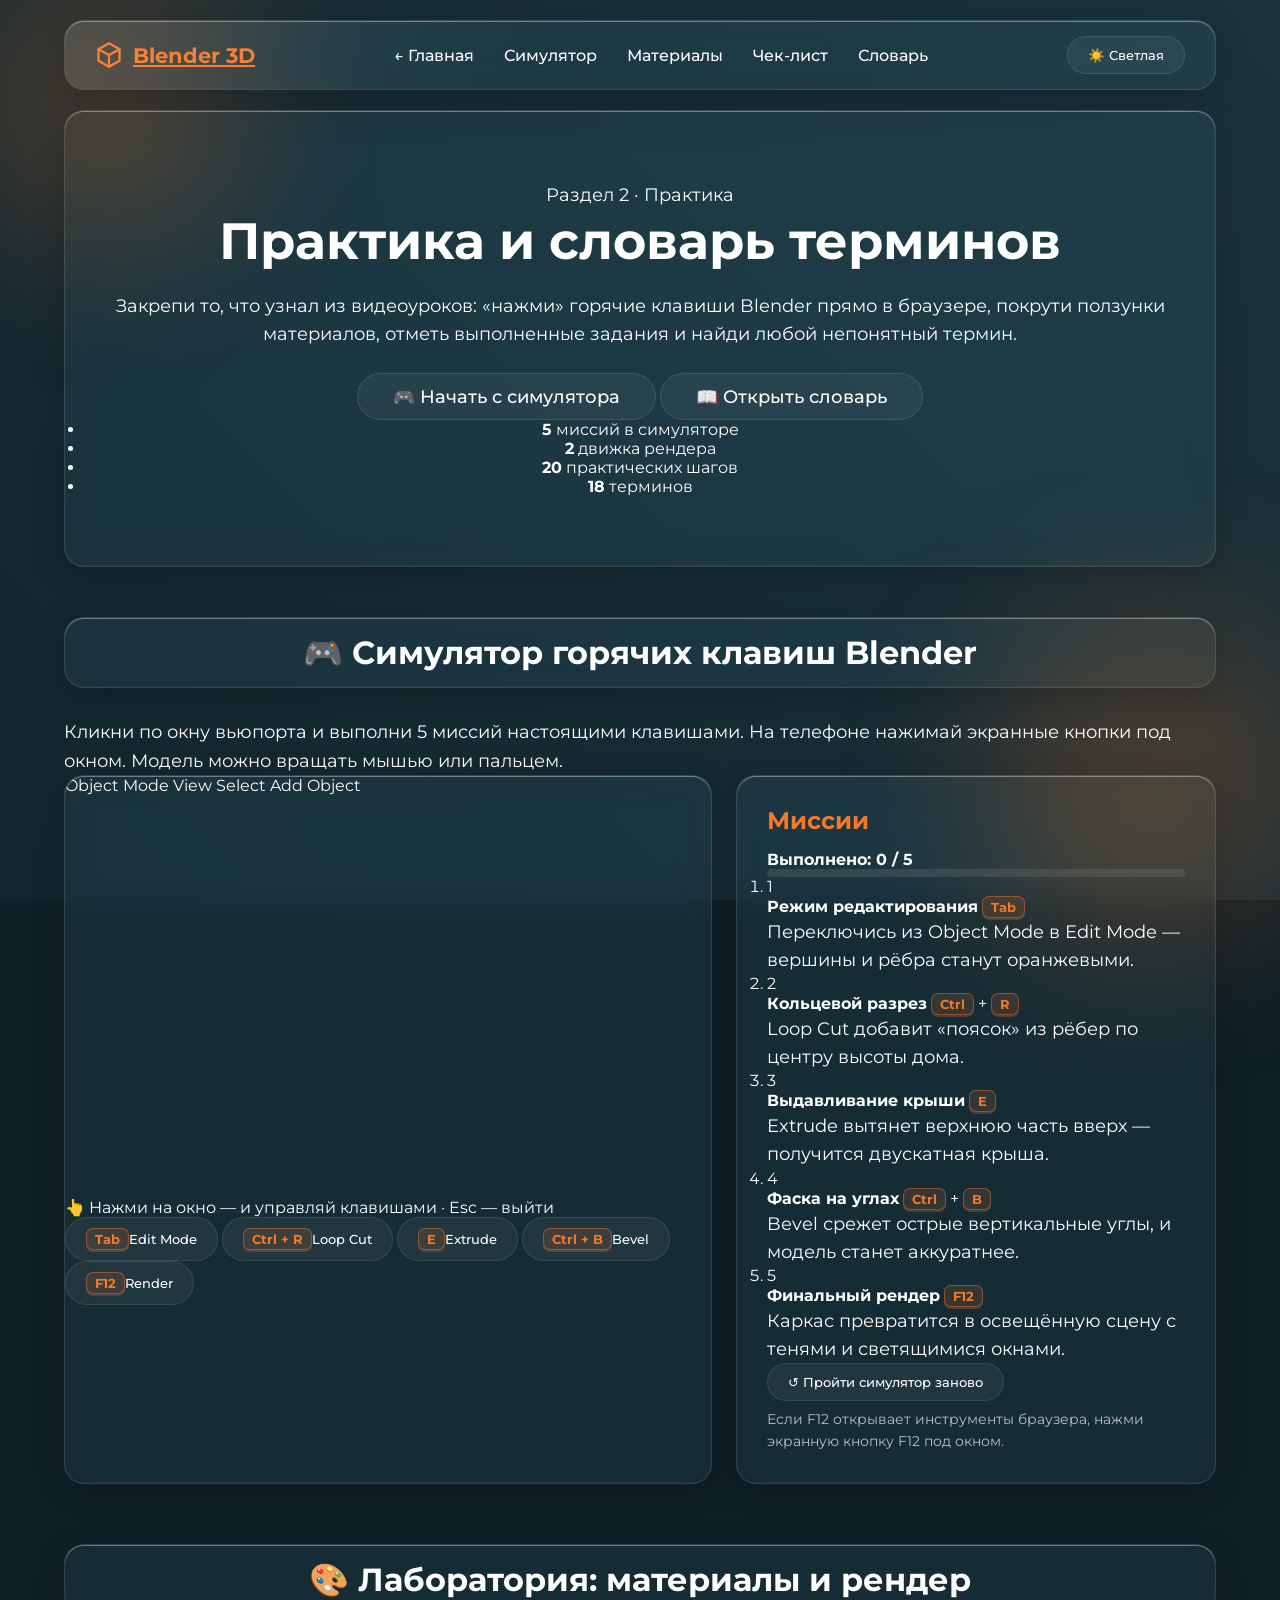
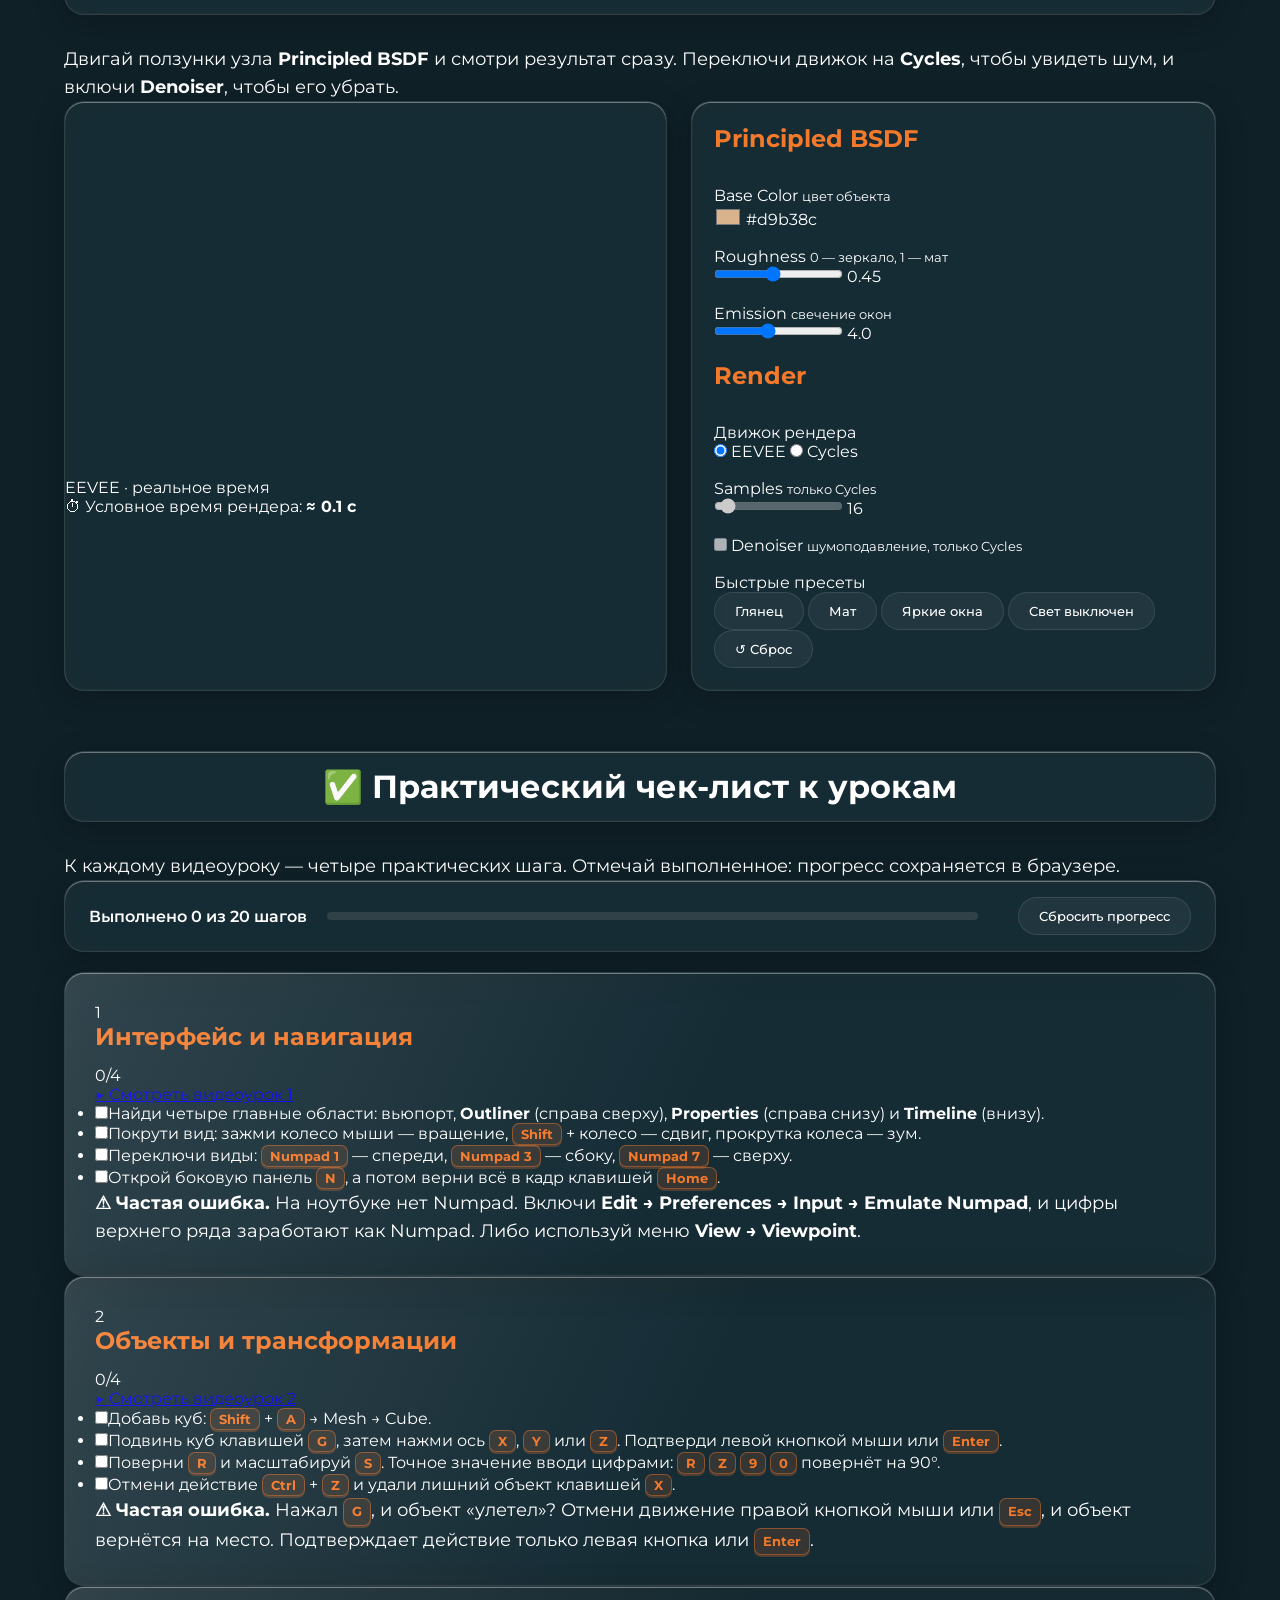
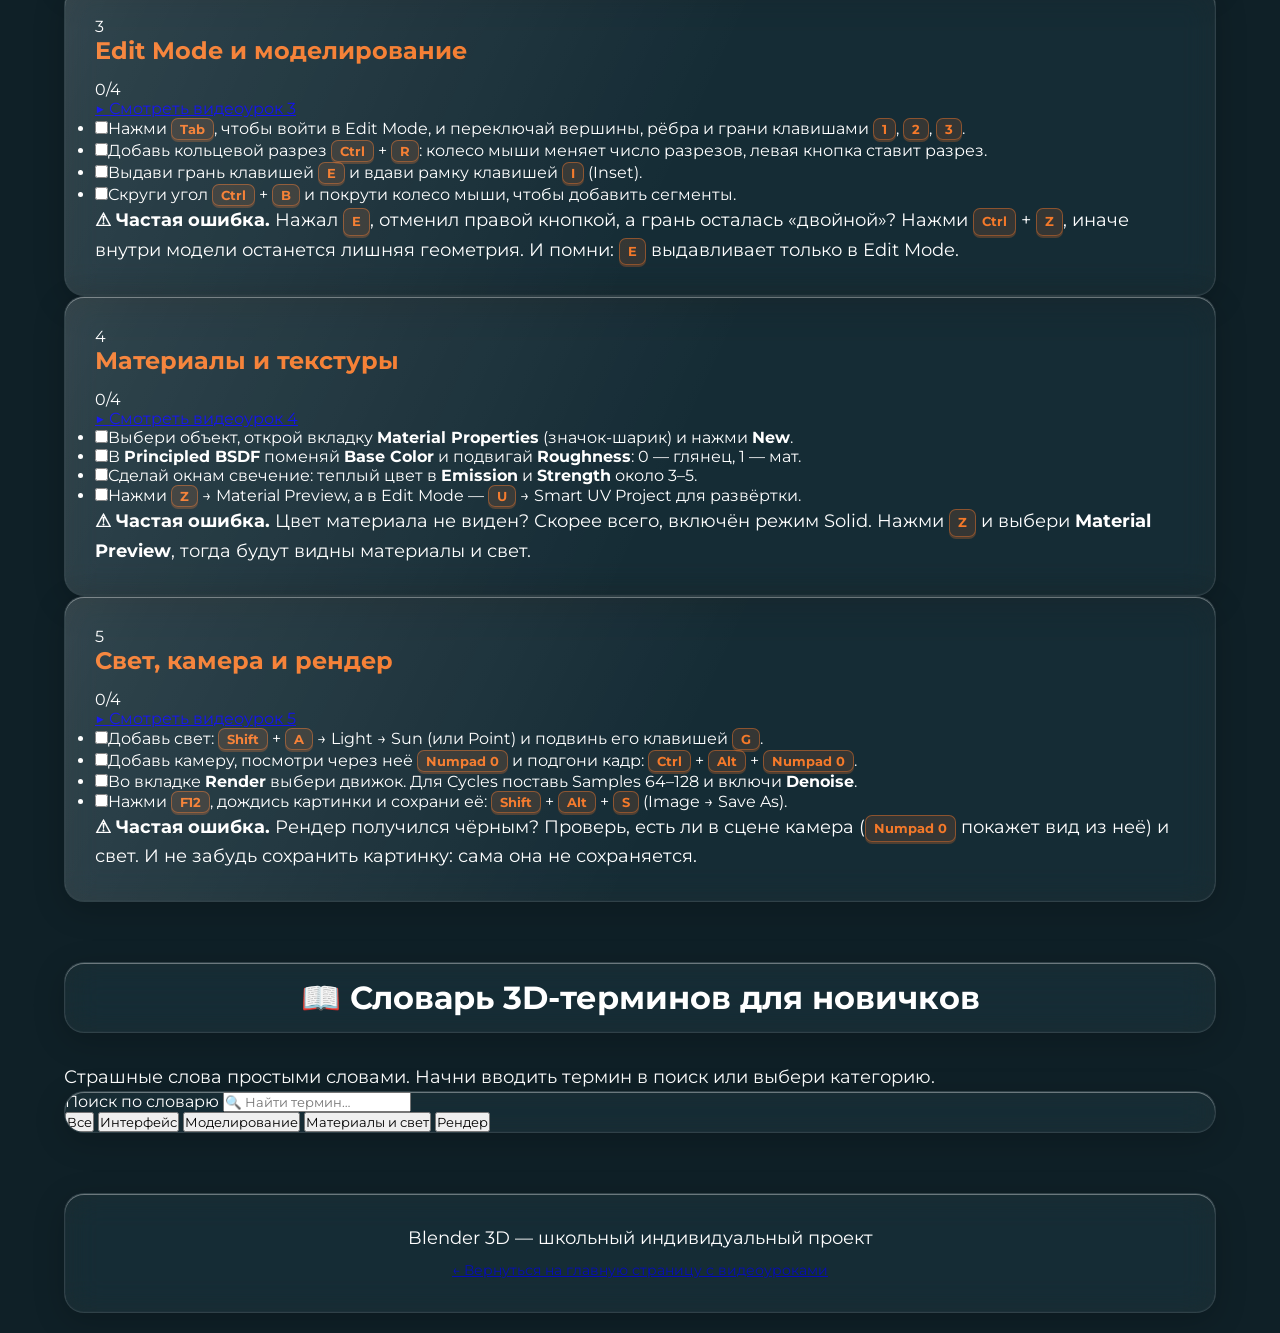
==== commit f27c583c: "Add files via upload" ====
--- a/practice.html
+++ b/practice.html
@@ -3,427 +3,401 @@
 <head>
     <meta charset="UTF-8">
     <meta name="viewport" content="width=device-width, initial-scale=1.0">
-    <title>Практика и словарь терминов | Обучение Blender</title>
-    <link rel="icon" href="data:image/svg+xml,%3Csvg xmlns='http://www.w3.org/2000/svg' viewBox='0 0 24 24' fill='none' stroke='%23f5792a' stroke-width='2' stroke-linecap='round' stroke-linejoin='round'%3E%3Cpath d='M21 16V8a2 2 0 0 0-1-1.73l-7-4a2 2 0 0 0-2 0l-7 4A2 2 0 0 0 3 8v8a2 2 0 0 0 1 1.73l7 4a2 2 0 0 0 2 0l7-4A2 2 0 0 0 21 16z'/%3E%3Cpolyline points='3.27 6.96 12 12.01 20.73 6.96'/%3E%3Cline x1='12' y1='22.08' x2='12' y2='12'/%3E%3C/svg%3E">
+    <title>Практика и словарь Blender — интерактивный тренажёр</title>
+    <meta name="description" content="Симулятор горячих клавиш Blender, лаборатория материалов EEVEE и Cycles, практический чек-лист к видеоурокам и словарь 3D-терминов для новичков.">
+
+    <link rel="preconnect" href="https://fonts.googleapis.com">
+    <link rel="preconnect" href="https://fonts.gstatic.com" crossorigin>
     <link href="https://fonts.googleapis.com/css2?family=Montserrat:wght@400;500;600;700&display=swap" rel="stylesheet">
     <link rel="stylesheet" href="style.css">
 </head>
 <body>
-
-    <div id="progress-bar" class="progress-bar"></div>
+    <!-- Применяем сохранённую тему до отрисовки, чтобы не было мигания -->
+    <script>
+        (function () {
+            try {
+                if (localStorage.getItem('theme') === 'light') {
+                    document.body.setAttribute('data-theme', 'light');
+                }
+            } catch (e) { /* localStorage недоступен */ }
+        })();
+    </script>
 
     <div class="bg-animation"></div>
     <div class="orb orb-1"></div>
     <div class="orb orb-2"></div>
-
-    <header class="glass header">
-        <a href="index.html" class="logo logo-link">
-            <svg class="logo-svg" viewBox="0 0 24 24" fill="none" stroke="currentColor" stroke-width="2" stroke-linecap="round" stroke-linejoin="round">
-                <path d="M21 16V8a2 2 0 0 0-1-1.73l-7-4a2 2 0 0 0-2 0l-7 4A2 2 0 0 0 3 8v8a2 2 0 0 0 1 1.73l7 4a2 2 0 0 0 2 0l7-4A2 2 0 0 0 21 16z"></path>
-                <polyline points="3.27 6.96 12 12.01 20.73 6.96"></polyline>
-                <line x1="12" y1="22.08" x2="12" y2="12"></line>
+    <div class="progress-bar" id="progress-bar"></div>
+
+    <header class="header glass">
+        <a class="logo" href="index.html" aria-label="На главную страницу">
+            <svg class="logo-svg" viewBox="0 0 24 24" fill="none" stroke-width="2" stroke-linecap="round" stroke-linejoin="round" aria-hidden="true">
+                <path d="M12 2 3 7v10l9 5 9-5V7z"></path>
+                <path d="M3 7l9 5 9-5M12 12v10"></path>
             </svg>
-            <span>Обучение Blender</span>
+            <span>Blender 3D</span>
         </a>
 
-        <button id="nav-toggle" class="nav-toggle glass-btn" aria-expanded="false" aria-controls="nav-links" aria-label="Открыть меню">
+        <nav class="nav-links" id="nav-links" aria-label="Навигация по разделу практики">
+            <a href="index.html">← Главная</a>
+            <a href="#simulator">Симулятор</a>
+            <a href="#lab">Материалы</a>
+            <a href="#checklist">Чек-лист</a>
+            <a href="#glossary">Словарь</a>
+        </nav>
+
+        <button class="glass-btn nav-toggle" id="nav-toggle" type="button" aria-expanded="false" aria-controls="nav-links" aria-label="Открыть меню">
             <span class="burger"></span>
         </button>
-
-        <nav id="nav-links" class="nav-links">
-            <a href="index.html">← Теория и уроки</a>
-            <a href="#simulator">3D-тренажёр</a>
-            <a href="#lab">Лаборатория шейдеров</a>
-            <a href="#tasks">Практикум</a>
-            <a href="#glossary">Словарь</a>
-        </nav>
-        <button id="theme-toggle" class="glass-btn theme-btn">☀️ Светлая</button>
+        <button class="glass-btn theme-btn" id="theme-toggle" type="button">☀️ Светлая</button>
     </header>
 
     <main>
-        <section id="practice-hero" class="hero glass fade-in">
-            <span class="section-badge">Раздел 2 • Интерактивная практика Blender 4.x</span>
-            <h1>Практика и словарь новичка</h1>
-            <p>Испытай интерфейс и горячие клавиши настоящего Blender прямо в браузере, покрути 3D-шейдеры в узле Principled BSDF и разберись в каждом термине.</p>
-            <div class="hero-btn-group">
-                <a href="#simulator" class="glass-btn primary-btn">Запустить 3D-вьюпорт</a>
-                <a href="#lab" class="glass-btn secondary-btn">Открыть Shader Editor</a>
-                <a href="#glossary" class="glass-btn secondary-btn">Словарь (18 слов)</a>
-            </div>
+        <noscript>
+            <div class="glass card" style="margin-bottom: 30px; text-align: center;">
+                <p>Для работы симулятора, лаборатории и словаря нужен включённый JavaScript.</p>
+            </div>
+        </noscript>
+
+        <!-- ================= HERO ================= -->
+        <section class="hero glass page-hero fade-in">
+            <p class="eyebrow">Раздел 2 · Практика</p>
+            <h1>Практика и словарь терминов</h1>
+            <p>Закрепи то, что узнал из видеоуроков: «нажми» горячие клавиши Blender прямо в браузере, покрути ползунки материалов, отметь выполненные задания и найди любой непонятный термин.</p>
+            <div class="hero-actions">
+                <a href="#simulator" class="glass-btn primary-btn">🎮 Начать с симулятора</a>
+                <a href="#glossary" class="glass-btn primary-btn">📖 Открыть словарь</a>
+            </div>
+            <ul class="hero-stats">
+                <li><b>5</b> миссий в симуляторе</li>
+                <li><b>2</b> движка рендера</li>
+                <li><b>20</b> практических шагов</li>
+                <li><b>18</b> терминов</li>
+            </ul>
         </section>
 
-        <!-- 1. ИНТЕРАКТИВНЫЙ 3D-СИМУЛЯТОР ВЬЮПОРТА BLENDER -->
-        <section id="simulator" class="section fade-in">
-            <h2 class="glass-title">Интерактивный 3D-вьюпорт и тренажёр хоткеев</h2>
+        <!-- ================= 1. СИМУЛЯТОР ================= -->
+        <section class="section" id="simulator" aria-labelledby="sim-title">
+            <h2 class="glass glass-title fade-in" id="sim-title">🎮 Симулятор горячих клавиш Blender</h2>
+            <p class="section-lead">Кликни по окну вьюпорта и выполни 5 миссий настоящими клавишами. На телефоне нажимай экранные кнопки под окном. Модель можно вращать мышью или пальцем.</p>
 
             <div class="sim-layout">
-                <div class="glass viewport-box blender-window">
-                    <!-- Верхняя панель как в настоящем Blender 4.x -->
-                    <div class="blender-topbar">
-                        <div class="blender-topbar-left">
-                            <span class="blender-editor-icon" title="3D Viewport">⚃</span>
-                            <span id="sim-mode-badge" class="blender-mode-select">Object Mode ▾</span>
-                            <div class="blender-sel-modes" id="sim-sel-modes" title="Режимы выделения (1 - Вершины, 2 - Рёбра, 3 - Грани)">
-                                <button type="button" class="sel-mode-btn active" data-sel-mode="vert" title="Vertex Select (1)">⚀</button>
-                                <button type="button" class="sel-mode-btn" data-sel-mode="edge" title="Edge Select (2)">⚁</button>
-                                <button type="button" class="sel-mode-btn" data-sel-mode="face" title="Face Select (3)">⚂</button>
+                <div class="viewport-shell glass" id="sim-shell" tabindex="0" role="application" aria-label="Симулятор вьюпорта Blender. Нажимайте клавиши Tab, Ctrl+R, E, Ctrl+B и F12. Клавиша Escape выходит из симулятора.">
+                    <div class="vp-header">
+                        <span class="vp-mode" id="sim-mode" data-mode="object">Object Mode</span>
+                        <span>View</span>
+                        <span>Select</span>
+                        <span>Add</span>
+                        <span>Object</span>
+                        <span class="vp-spacer"></span>
+                        <span class="vp-shading" aria-hidden="true"><i></i><i class="on"></i><i></i><i></i></span>
+                    </div>
+
+                    <div class="vp-stage">
+                        <canvas id="sim-canvas" width="960" height="600" aria-label="3D-вьюпорт с моделью домика"></canvas>
+                        <div class="vp-focus-hint" id="sim-focus-hint">👆 Нажми на окно — и управляй клавишами · Esc — выйти</div>
+                    </div>
+
+                    <div class="vp-footer">
+                        <span class="vp-status" id="sim-status"></span>
+                        <span class="vp-keys" id="sim-keys" aria-hidden="true"></span>
+                    </div>
+
+                    <div class="key-pad" role="group" aria-label="Экранные клавиши для телефона">
+                        <button type="button" class="glass-btn pad-key" data-combo="tab"><kbd>Tab</kbd><span>Edit Mode</span></button>
+                        <button type="button" class="glass-btn pad-key" data-combo="ctrl+r"><kbd>Ctrl + R</kbd><span>Loop Cut</span></button>
+                        <button type="button" class="glass-btn pad-key" data-combo="e"><kbd>E</kbd><span>Extrude</span></button>
+                        <button type="button" class="glass-btn pad-key" data-combo="ctrl+b"><kbd>Ctrl + B</kbd><span>Bevel</span></button>
+                        <button type="button" class="glass-btn pad-key" data-combo="f12"><kbd>F12</kbd><span>Render</span></button>
+                    </div>
+                </div>
+
+                <aside class="mission-panel glass card" aria-label="Миссии симулятора">
+                    <div class="mission-head">
+                        <h3>Миссии</h3>
+                        <strong class="mission-counter">Выполнено: <span id="sim-counter">0 / 5</span></strong>
+                    </div>
+                    <div class="lesson-progress-track" aria-hidden="true">
+                        <div class="lesson-progress-fill" id="sim-progress-fill"></div>
+                    </div>
+
+                    <ol class="mission-list" id="sim-steps">
+                        <li class="mission" data-step="0">
+                            <span class="mission-num">1</span>
+                            <div>
+                                <strong>Режим редактирования</strong>
+                                <span class="mission-keys"><kbd>Tab</kbd></span>
+                                <p>Переключись из Object Mode в Edit Mode — вершины и рёбра станут оранжевыми.</p>
                             </div>
-                        </div>
-
-                        <div class="blender-topbar-right">
-                            <span id="device-mode-badge" class="device-pill">💻 ПК-режим</span>
-                            <div class="shading-spheres" title="Режимы отображения вьюпорта (Z)">
-                                <button type="button" class="shade-btn" data-shade="wire" title="Wireframe (Каркас)">◌</button>
-                                <button type="button" class="shade-btn active" data-shade="solid" title="Solid (Сплошной)">●</button>
-                                <button type="button" class="shade-btn" data-shade="mat" title="Material Preview">◐</button>
-                                <button type="button" class="shade-btn" data-shade="render" title="Rendered (Рендер)">◉</button>
+                        </li>
+                        <li class="mission" data-step="1">
+                            <span class="mission-num">2</span>
+                            <div>
+                                <strong>Кольцевой разрез</strong>
+                                <span class="mission-keys"><kbd>Ctrl</kbd> + <kbd>R</kbd></span>
+                                <p>Loop Cut добавит «поясок» из рёбер по центру высоты дома.</p>
                             </div>
-                        </div>
-                    </div>
-
-                    <!-- Рабочая область вьюпорта с левым тулбаром T-panel -->
-                    <div class="blender-workspace">
-                        <div class="blender-toolbar" aria-label="Инструменты Blender">
-                            <button type="button" class="tool-icon active" data-tool="select" title="Select Box (W)">⬚</button>
-                            <button type="button" class="tool-icon" data-tool="move" title="Move (G)">✥</button>
-                            <button type="button" class="tool-icon" data-tool="extrude" title="Extrude Region (E)">⇪</button>
-                            <button type="button" class="tool-icon" data-tool="loopcut" title="Loop Cut (Ctrl+R)">⊞</button>
-                            <button type="button" class="tool-icon" data-tool="bevel" title="Bevel (Ctrl+B)">◩</button>
-                        </div>
-
-                        <div class="canvas-stage">
-                            <canvas id="sim-canvas" width="780" height="470" tabindex="0" aria-label="Интерактивный 3D вьюпорт Blender"></canvas>
-
-                            <!-- Быстрая мобильная панель хоткеев прямо поверх/под канвасом -->
-                            <div class="quick-hotkey-bar">
-                                <span class="quick-bar-label">Быстрый ввод:</span>
-                                <button type="button" class="quick-key-btn" data-trigger-key="Tab">Tab</button>
-                                <button type="button" class="quick-key-btn" data-trigger-key="Ctrl+R">Ctrl+R</button>
-                                <button type="button" class="quick-key-btn" data-trigger-key="E">E</button>
-                                <button type="button" class="quick-key-btn" data-trigger-key="Ctrl+B">Ctrl+B</button>
-                                <button type="button" class="quick-key-btn" data-trigger-key="F12">F12</button>
+                        </li>
+                        <li class="mission" data-step="2">
+                            <span class="mission-num">3</span>
+                            <div>
+                                <strong>Выдавливание крыши</strong>
+                                <span class="mission-keys"><kbd>E</kbd></span>
+                                <p>Extrude вытянет верхнюю часть вверх — получится двускатная крыша.</p>
                             </div>
-                        </div>
-                    </div>
-
-                    <!-- Нижний статус-бар Blender со статистикой сцены -->
-                    <div class="blender-statusbar">
-                        <span id="sim-key-badge" class="status-key-pill">Ожидание команды...</span>
-                        <span id="sim-stats-text" class="status-stats">Verts: 8 | Edges: 12 | Faces: 6</span>
-                        <div class="status-actions">
-                            <button id="sim-zoom-in" type="button" class="glass-btn mini-btn" title="Приблизить">＋</button>
-                            <button id="sim-zoom-out" type="button" class="glass-btn mini-btn" title="Отдалить">－</button>
-                            <button id="sim-reset-btn" type="button" class="glass-btn mini-btn">↺ Сброс</button>
-                        </div>
-                    </div>
-                </div>
-
-                <!-- Правая панель заданий тренажёра -->
-                <div class="glass sim-panel">
-                    <div class="sim-panel-head">
-                        <h3>Миссия: от куба до рендера</h3>
-                        <span id="sim-step-counter" class="step-counter">Шаг 1 из 5</span>
-                    </div>
-                    <p id="sim-instruction" class="sim-instruction">
-                        Нажми клавишу <kbd>Tab</kbd> (или кнопку в списке), чтобы перевести стартовый куб в <strong>Edit Mode</strong> и открыть доступ к вершинам и рёбрам.
-                    </p>
-
-                    <div class="sim-steps-list" id="sim-steps-list">
-                        <div class="sim-step active" data-step="0">
-                            <span class="sim-step-num">1</span>
-                            <div class="sim-step-body">
-                                <strong>Режим редактирования</strong>
-                                <span>Переход Object Mode → Edit Mode</span>
+                        </li>
+                        <li class="mission" data-step="3">
+                            <span class="mission-num">4</span>
+                            <div>
+                                <strong>Фаска на углах</strong>
+                                <span class="mission-keys"><kbd>Ctrl</kbd> + <kbd>B</kbd></span>
+                                <p>Bevel срежет острые вертикальные углы, и модель станет аккуратнее.</p>
                             </div>
-                            <button type="button" class="kbd-btn" data-trigger-key="Tab">Tab</button>
-                        </div>
-
-                        <div class="sim-step" data-step="1">
-                            <span class="sim-step-num">2</span>
-                            <div class="sim-step-body">
-                                <strong>Петлевой разрез (Loop Cut)</strong>
-                                <span>Разбивка сетки под конёк крыши и окна</span>
+                        </li>
+                        <li class="mission" data-step="4">
+                            <span class="mission-num">5</span>
+                            <div>
+                                <strong>Финальный рендер</strong>
+                                <span class="mission-keys"><kbd>F12</kbd></span>
+                                <p>Каркас превратится в освещённую сцену с тенями и светящимися окнами.</p>
                             </div>
-                            <button type="button" class="kbd-btn" data-trigger-key="Ctrl+R">Ctrl + R</button>
-                        </div>
-
-                        <div class="sim-step" data-step="2">
-                            <span class="sim-step-num">3</span>
-                            <div class="sim-step-body">
-                                <strong>Экструдирование (Extrude)</strong>
-                                <span>Вытяжка двускатной крыши, трубы и крыльца</span>
-                            </div>
-                            <button type="button" class="kbd-btn" data-trigger-key="E">E</button>
-                        </div>
-
-                        <div class="sim-step" data-step="3">
-                            <span class="sim-step-num">4</span>
-                            <div class="sim-step-body">
-                                <strong>Фаска и детали (Bevel)</strong>
-                                <span>Скругление карнизов и наличников окон</span>
-                            </div>
-                            <button type="button" class="kbd-btn" data-trigger-key="Ctrl+B">Ctrl + B</button>
-                        </div>
-
-                        <div class="sim-step" data-step="4">
-                            <span class="sim-step-num">5</span>
-                            <div class="sim-step-body">
-                                <strong>Финальный рендер (Cycles F12)</strong>
-                                <span>Просчёт плиток рендера, света и свечения</span>
-                            </div>
-                            <button type="button" class="kbd-btn" data-trigger-key="F12">F12</button>
-                        </div>
-                    </div>
-
-                    <div id="sim-complete-banner" class="sim-complete-banner" hidden>
-                        🎉 <strong>Сцена отрендерена!</strong> Покрути готовый дом мышкой или пальцем и переключай режимы вьюпорта сверху!
-                    </div>
-                </div>
+                        </li>
+                    </ol>
+
+                    <p class="sim-hint" id="sim-hint" aria-live="polite"></p>
+
+                    <div class="win-banner" id="sim-win" hidden>
+                        <span class="win-icon" aria-hidden="true">🏆</span>
+                        <div>
+                            <strong>Все 5 миссий выполнены!</strong>
+                            <p>Ты прошёл путь от куба до готового рендера. Теперь попробуй то же самое в настоящем Blender.</p>
+                        </div>
+                    </div>
+
+                    <button type="button" class="glass-btn" id="sim-restart">↺ Пройти симулятор заново</button>
+                    <p class="small-text">Если F12 открывает инструменты браузера, нажми экранную кнопку F12 под окном.</p>
+                </aside>
             </div>
         </section>
 
-        <!-- 2. ЛАБОРАТОРИЯ ШЕЙДЕРОВ (PRINCIPLED BSDF) И ДВИЖКОВ РЕНДЕРА -->
-        <section id="lab" class="section fade-in">
-            <h2 class="glass-title">Лаборатория шейдеров и движков рендера</h2>
+        <!-- ================= 2. ЛАБОРАТОРИЯ ================= -->
+        <section class="section" id="lab" aria-labelledby="lab-title">
+            <h2 class="glass glass-title fade-in" id="lab-title">🎨 Лаборатория: материалы и рендер</h2>
+            <p class="section-lead">Двигай ползунки узла <strong>Principled BSDF</strong> и смотри результат сразу. Переключи движок на <strong>Cycles</strong>, чтобы увидеть шум, и включи <strong>Denoiser</strong>, чтобы его убрать.</p>
 
             <div class="lab-layout">
-                <!-- Левое окно: Интерактивный 3D Render Preview -->
-                <div class="glass lab-preview blender-window">
-                    <div class="blender-topbar">
-                        <div class="lab-shape-switch">
-                            <button type="button" class="glass-btn mini-btn active" data-lab-shape="shaderball">🔮 3D Шейдер-шар</button>
-                            <button type="button" class="glass-btn mini-btn" data-lab-shape="house">🏠 3D Коттедж</button>
-                            <button type="button" class="glass-btn mini-btn" data-lab-shape="torus">🍩 3D Тор (Кристалл)</button>
-                        </div>
-
-                        <div class="hdri-switch" title="Освещение HDRI-карты">
-                            <button type="button" class="hdri-btn active" data-hdri="sunset" title="Тёплый закат HDRI">🌅</button>
-                            <button type="button" class="hdri-btn" data-hdri="studio" title="Нейтральная фотостудия">💡</button>
-                            <button type="button" class="hdri-btn" data-hdri="night" title="Ночной кибер-неон">🌙</button>
-                        </div>
-                    </div>
-
-                    <div class="lab-canvas-wrap">
-                        <canvas id="lab-canvas" width="640" height="420" aria-label="Интерактивный 3D предпросмотр шейдера"></canvas>
-                        <div class="lab-overlay-top">
-                            <span id="lab-render-status" class="hud-pill">Cycles • Path Tracing</span>
-                            <span id="lab-sample-counter" class="hud-pill sample-pill">Samples: 128 / 128 ✓</span>
-                        </div>
-                        <div class="lab-overlay-bottom">
-                            <span>🖱️ Крути 3D-модель мышкой или пальцем</span>
-                            <button type="button" id="lab-autorotate-btn" class="glass-btn mini-btn active">⟳ Автовращение: Вкл</button>
-                        </div>
-                    </div>
-
-                    <p id="lab-engine-hint" class="lab-hint">
-                        <strong>Cycles + Denoiser:</strong> честная трассировка лучей с мягкими тенями и бликами, а ИИ-шумоподавитель полностью убирает «зернистость».
-                    </p>
-                </div>
-
-                <!-- Правое окно: Настоящий узел Principled BSDF из Shader Editor -->
-                <div class="glass lab-controls">
-                    <div class="bsdf-node">
-                        <div class="bsdf-node-header">
-                            <span class="node-title">▾ Principled BSDF</span>
-                            <span class="node-output-tag">BSDF ●───● Material Output</span>
-                        </div>
-
-                        <div class="bsdf-node-body">
-                            <!-- Base Color -->
-                            <div class="socket-row">
-                                <span class="socket-dot socket-yellow"></span>
-                                <div class="socket-content">
-                                    <div class="control-label">
-                                        <span>Base Color (Цвет)</span>
-                                        <div class="color-presets">
-                                            <button type="button" class="color-dot active" style="background:#f5792a" data-color="#f5792a" title="Blender Orange"></button>
-                                            <button type="button" class="color-dot" style="background:#38bdf8" data-color="#38bdf8" title="Сапфир"></button>
-                                            <button type="button" class="color-dot" style="background:#10b981" data-color="#10b981" title="Изумруд"></button>
-                                            <button type="button" class="color-dot" style="background:#a855f7" data-color="#a855f7" title="Аметист"></button>
-                                            <button type="button" class="color-dot" style="background:#eab308" data-color="#eab308" title="Золото"></button>
-                                            <input type="color" id="lab-color" value="#f5792a" aria-label="Выбор цвета материала">
-                                        </div>
-                                    </div>
-                                </div>
-                            </div>
-
-                            <!-- Metallic -->
-                            <div class="socket-row">
-                                <span class="socket-dot socket-grey"></span>
-                                <div class="socket-content">
-                                    <div class="control-label">
-                                        <label for="lab-metallic">Metallic (Металличность)</label>
-                                        <span id="lab-metallic-val" class="val-badge">0.20</span>
-                                    </div>
-                                    <input type="range" id="lab-metallic" min="0" max="1" step="0.05" value="0.20">
-                                    <div class="range-hints"><span>0.0 (Диэлектрик / Пластик)</span><span>1.0 (Чистый хром / Металл)</span></div>
-                                </div>
-                            </div>
-
-                            <!-- Roughness -->
-                            <div class="socket-row">
-                                <span class="socket-dot socket-grey"></span>
-                                <div class="socket-content">
-                                    <div class="control-label">
-                                        <label for="lab-roughness">Roughness (Шероховатость)</label>
-                                        <span id="lab-roughness-val" class="val-badge">0.25</span>
-                                    </div>
-                                    <input type="range" id="lab-roughness" min="0.05" max="1" step="0.05" value="0.25">
-                                    <div class="range-hints"><span>0.05 (Зеркальный глянец)</span><span>1.00 (Матовый гипс)</span></div>
-                                </div>
-                            </div>
-
-                            <!-- Emission -->
-                            <div class="socket-row">
-                                <span class="socket-dot socket-yellow"></span>
-                                <div class="socket-content">
-                                    <div class="control-label">
-                                        <label for="lab-emission">Emission Strength (Свечение неона/окон)</label>
-                                        <span id="lab-emission-val" class="val-badge">0.75</span>
-                                    </div>
-                                    <input type="range" id="lab-emission" min="0" max="1" step="0.05" value="0.75">
-                                </div>
-                            </div>
-                        </div>
-                    </div>
-
-                    <!-- Настройки Render Properties -->
-                    <div class="render-props-box">
-                        <span class="control-title">⚙ Render Properties (Движок рендера):</span>
-                        <div class="engine-buttons">
-                            <button type="button" class="glass-btn engine-btn" data-engine="eevee">⚡ EEVEE (Real-Time)</button>
-                            <button type="button" class="glass-btn engine-btn active" data-engine="cycles">🎥 Cycles (Ray Tracing)</button>
-                        </div>
-
-                        <label class="lesson-check lab-denoise-check" id="denoise-wrapper">
-                            <input type="checkbox" id="lab-denoiser" checked>
-                            <span>Включить <strong>OptiX Denoiser</strong> (убрать шум трассировки лучей в Cycles)</span>
+                <div class="lab-stage glass">
+                    <div class="vp-stage">
+                        <canvas id="lab-canvas" width="640" height="400" aria-label="Превью дома с настраиваемым материалом"></canvas>
+                        <span class="lab-badge" id="lab-badge">EEVEE · реальное время</span>
+                    </div>
+                    <div class="lab-readout">
+                        <span>⏱ Условное время рендера: <b id="lab-time">≈ 0.1 с</b></span>
+                        <span class="lab-note" id="lab-note" aria-live="polite"></span>
+                    </div>
+                </div>
+
+                <div class="lab-controls glass card">
+                    <h3>Principled BSDF</h3>
+
+                    <div class="ctrl-group">
+                        <label class="ctrl-label" for="lab-color">Base Color <small>цвет объекта</small></label>
+                        <div class="ctrl-row">
+                            <input type="color" id="lab-color" value="#d9b38c">
+                            <output id="lab-color-hex" for="lab-color">#d9b38c</output>
+                        </div>
+                    </div>
+
+                    <div class="ctrl-group">
+                        <label class="ctrl-label" for="lab-rough">Roughness <small>0 — зеркало, 1 — мат</small></label>
+                        <div class="ctrl-row">
+                            <input type="range" id="lab-rough" min="0" max="1" step="0.01" value="0.45">
+                            <output id="lab-rough-val" for="lab-rough">0.45</output>
+                        </div>
+                    </div>
+
+                    <div class="ctrl-group">
+                        <label class="ctrl-label" for="lab-emis">Emission <small>свечение окон</small></label>
+                        <div class="ctrl-row">
+                            <input type="range" id="lab-emis" min="0" max="10" step="0.1" value="4">
+                            <output id="lab-emis-val" for="lab-emis">4.0</output>
+                        </div>
+                    </div>
+
+                    <h3 class="lab-subtitle">Render</h3>
+
+                    <div class="ctrl-group">
+                        <span class="ctrl-label" id="lab-engine-label">Движок рендера</span>
+                        <div class="seg" role="radiogroup" aria-labelledby="lab-engine-label">
+                            <input type="radio" name="lab-engine" id="eng-eevee" value="eevee" checked>
+                            <label for="eng-eevee">EEVEE</label>
+                            <input type="radio" name="lab-engine" id="eng-cycles" value="cycles">
+                            <label for="eng-cycles">Cycles</label>
+                        </div>
+                    </div>
+
+                    <div class="ctrl-group is-disabled" id="lab-samples-group">
+                        <label class="ctrl-label" for="lab-samples">Samples <small>только Cycles</small></label>
+                        <div class="ctrl-row">
+                            <input type="range" id="lab-samples" min="4" max="256" step="4" value="16" disabled>
+                            <output id="lab-samples-val" for="lab-samples">16</output>
+                        </div>
+                    </div>
+
+                    <div class="ctrl-group is-disabled" id="lab-denoise-group">
+                        <label class="toggle-row" for="lab-denoise">
+                            <input type="checkbox" id="lab-denoise" disabled>
+                            <span>Denoiser <small>шумоподавление, только Cycles</small></span>
                         </label>
                     </div>
+
+                    <div class="ctrl-group">
+                        <span class="ctrl-label">Быстрые пресеты</span>
+                        <div class="preset-row">
+                            <button type="button" class="glass-btn chip-btn" data-preset="glossy">Глянец</button>
+                            <button type="button" class="glass-btn chip-btn" data-preset="matte">Мат</button>
+                            <button type="button" class="glass-btn chip-btn" data-preset="glow">Яркие окна</button>
+                            <button type="button" class="glass-btn chip-btn" data-preset="dark">Свет выключен</button>
+                            <button type="button" class="glass-btn chip-btn" id="lab-reset">↺ Сброс</button>
+                        </div>
+                    </div>
                 </div>
             </div>
         </section>
 
-        <!-- 3. ПРАКТИЧЕСКИЕ ЗАДАНИЯ К 5 УРОКАМ -->
-        <section id="tasks" class="section fade-in">
-            <h2 class="glass-title">Практикум по 5 урокам курса</h2>
-
-            <div class="progress-summary glass">
-                <span id="practice-progress-text">Выполнено 0 из 5 заданий</span>
-                <div class="lesson-progress-track">
-                    <div id="practice-progress-fill" class="lesson-progress-fill"></div>
-                </div>
-            </div>
-
-            <div class="grid-container-video">
-                <div class="glass card text-left animate-hover task-card">
-                    <span class="task-tag">Урок 1 • Интерфейс</span>
-                    <h3>Задание 1: Навигация во вьюпорте</h3>
-                    <ol class="task-list">
-                        <li>Открой Blender, выдели всё клавишей <kbd>A</kbd> и удали через <kbd>X</kbd>.</li>
-                        <li>Создай новый куб: <kbd>Shift + A</kbd> → <strong>Mesh → Cube</strong>.</li>
-                        <li>Покрути камеру зажатым колесом мыши и переключи виды: <kbd>Numpad 1</kbd> (спереди) и <kbd>Numpad 3</kbd> (сбоку).</li>
-                    </ol>
-                    <p class="task-tip">💡 Если потерял объект из вида — нажми <kbd>Numpad .</kbd> (точка), камера сразу вернётся к нему.</p>
-                    <label class="lesson-check">
-                        <input type="checkbox" data-task-checkbox="1">
-                        <span>Задание выполнено</span>
-                    </label>
-                </div>
-
-                <div class="glass card text-left animate-hover task-card">
-                    <span class="task-tag">Урок 2 • Моделирование</span>
-                    <h3>Задание 2: Сборка домика в Edit Mode</h3>
-                    <ol class="task-list">
-                        <li>Нажми <kbd>Tab</kbd> для входа в режим редактирования <strong>Edit Mode</strong>.</li>
-                        <li>Разрежь куб пополам через <kbd>Ctrl + R</kbd> и вытяни верхнее ребро вверх (<kbd>G</kbd> → <kbd>Z</kbd>) для крыши.</li>
-                        <li>На передней стене выдели грань (<kbd>3</kbd>), сделай рамку окна клавишей <kbd>I</kbd> и вдави внутрь через <kbd>E</kbd>.</li>
-                    </ol>
-                    <p class="task-tip">💡 Не нажимай <kbd>E</kbd> дважды без движения мыши — так появляются дубликаты вершин.</p>
-                    <label class="lesson-check">
-                        <input type="checkbox" data-task-checkbox="2">
-                        <span>Задание выполнено</span>
-                    </label>
-                </div>
-
-                <div class="glass card text-left animate-hover task-card">
-                    <span class="task-tag">Урок 3 • Материалы</span>
-                    <h3>Задание 3: Шейдеры и светящиеся окна</h3>
-                    <ol class="task-list">
-                        <li>Переключи режим вьюпорта в <strong>Material Preview</strong> (клавиша <kbd>Z</kbd>).</li>
-                        <li>Создай материал стен на базе <strong>Principled BSDF</strong> и настрой цвет <strong>Base Color</strong>.</li>
-                        <li>Добавь второй слот материала для окон, задай тёплый цвет в <strong>Emission</strong> и нажми <strong>Assign</strong>.</li>
-                    </ol>
-                    <p class="task-tip">💡 Параметр <strong>Roughness = 0.8</strong> сделает стены матовыми, как настоящая штукатурка.</p>
-                    <label class="lesson-check">
-                        <input type="checkbox" data-task-checkbox="3">
-                        <span>Задание выполнено</span>
-                    </label>
-                </div>
-
-                <div class="glass card text-left animate-hover task-card">
-                    <span class="task-tag">Урок 4 • Освещение</span>
-                    <h3>Задание 4: Свет и сравнение движков</h3>
-                    <ol class="task-list">
-                        <li>Добавь источник света <kbd>Shift + A</kbd> → <strong>Light → Area</strong> и направь на фасад дома.</li>
-                        <li>Включи режим <strong>Rendered</strong> (<kbd>Z</kbd>), чтобы увидеть тени в реальном времени.</li>
-                        <li>Сравни скорость работы движков <strong>EEVEE</strong> и <strong>Cycles</strong> во вкладке Render Properties.</li>
-                    </ol>
-                    <p class="task-tip">💡 На слабом школьном или домашнем ноутбуке для работы всегда выбирай <strong>EEVEE</strong>.</p>
-                    <label class="lesson-check">
-                        <input type="checkbox" data-task-checkbox="4">
-                        <span>Задание выполнено</span>
-                    </label>
-                </div>
-
-                <div class="glass card text-left animate-hover task-card">
-                    <span class="task-tag">Урок 5 • Финальный рендер</span>
-                    <h3>Задание 5: Камера и рендер без шума</h3>
-                    <ol class="task-list">
-                        <li>Создай камеру (<kbd>Shift + A</kbd> → <strong>Camera</strong>) и привяжи к виду: <kbd>Ctrl + Alt + Numpad 0</kbd>.</li>
-                        <li>При выборе движка <strong>Cycles</strong> поставь галочку <strong>Denoise</strong>.</li>
-                        <li>Запусти рендер клавишей <kbd>F12</kbd> и сохрани готовую картинку (<strong>Image → Save As</strong>).</li>
-                    </ol>
-                    <p class="task-tip">💡 С включённым <strong>Denoiser</strong> достаточно 64–128 сэмплов для чистой картинки без «зерна».</p>
-                    <label class="lesson-check">
-                        <input type="checkbox" data-task-checkbox="5">
-                        <span>Задание выполнено</span>
-                    </label>
-                </div>
+        <!-- ================= 3. ЧЕК-ЛИСТ ================= -->
+        <section class="section" id="checklist" aria-labelledby="chk-title">
+            <h2 class="glass glass-title fade-in" id="chk-title">✅ Практический чек-лист к урокам</h2>
+            <p class="section-lead">К каждому видеоуроку — четыре практических шага. Отмечай выполненное: прогресс сохраняется в браузере.</p>
+
+            <div class="progress-summary glass fade-in">
+                <span id="chk-text">Выполнено 0 из 20 шагов</span>
+                <div class="lesson-progress-track" aria-hidden="true">
+                    <div class="lesson-progress-fill" id="chk-fill"></div>
+                </div>
+                <span class="chk-saved" id="chk-saved" aria-live="polite"></span>
+                <button type="button" class="glass-btn chip-btn" id="chk-reset">Сбросить прогресс</button>
+            </div>
+
+            <div class="chk-grid">
+                <!-- Урок 1 -->
+                <article class="chk-card card glass animate-hover fade-in" data-lesson="1">
+                    <header class="chk-head">
+                        <span class="chk-num">1</span>
+                        <h3>Интерфейс и навигация</h3>
+                        <span class="chk-count" data-count>0/4</span>
+                    </header>
+                    <a class="chk-video" href="index.html#lesson1">▶ Смотреть видеоурок 1</a>
+                    <ul class="chk-steps">
+                        <li><label class="chk-step"><input type="checkbox" data-step="1-0"><span>Найди четыре главные области: вьюпорт, <b>Outliner</b> (справа сверху), <b>Properties</b> (справа снизу) и <b>Timeline</b> (внизу).</span></label></li>
+                        <li><label class="chk-step"><input type="checkbox" data-step="1-1"><span>Покрути вид: зажми колесо мыши — вращение, <kbd>Shift</kbd> + колесо — сдвиг, прокрутка колеса — зум.</span></label></li>
+                        <li><label class="chk-step"><input type="checkbox" data-step="1-2"><span>Переключи виды: <kbd>Numpad 1</kbd> — спереди, <kbd>Numpad 3</kbd> — сбоку, <kbd>Numpad 7</kbd> — сверху.</span></label></li>
+                        <li><label class="chk-step"><input type="checkbox" data-step="1-3"><span>Открой боковую панель <kbd>N</kbd>, а потом верни всё в кадр клавишей <kbd>Home</kbd>.</span></label></li>
+                    </ul>
+                    <p class="tip-box"><strong>⚠ Частая ошибка.</strong> На ноутбуке нет Numpad. Включи <b>Edit → Preferences → Input → Emulate Numpad</b>, и цифры верхнего ряда заработают как Numpad. Либо используй меню <b>View → Viewpoint</b>.</p>
+                </article>
+
+                <!-- Урок 2 -->
+                <article class="chk-card card glass animate-hover fade-in" data-lesson="2">
+                    <header class="chk-head">
+                        <span class="chk-num">2</span>
+                        <h3>Объекты и трансформации</h3>
+                        <span class="chk-count" data-count>0/4</span>
+                    </header>
+                    <a class="chk-video" href="index.html#lesson2">▶ Смотреть видеоурок 2</a>
+                    <ul class="chk-steps">
+                        <li><label class="chk-step"><input type="checkbox" data-step="2-0"><span>Добавь куб: <kbd>Shift</kbd> + <kbd>A</kbd> → Mesh → Cube.</span></label></li>
+                        <li><label class="chk-step"><input type="checkbox" data-step="2-1"><span>Подвинь куб клавишей <kbd>G</kbd>, затем нажми ось <kbd>X</kbd>, <kbd>Y</kbd> или <kbd>Z</kbd>. Подтверди левой кнопкой мыши или <kbd>Enter</kbd>.</span></label></li>
+                        <li><label class="chk-step"><input type="checkbox" data-step="2-2"><span>Поверни <kbd>R</kbd> и масштабируй <kbd>S</kbd>. Точное значение вводи цифрами: <kbd>R</kbd> <kbd>Z</kbd> <kbd>9</kbd> <kbd>0</kbd> повернёт на 90°.</span></label></li>
+                        <li><label class="chk-step"><input type="checkbox" data-step="2-3"><span>Отмени действие <kbd>Ctrl</kbd> + <kbd>Z</kbd> и удали лишний объект клавишей <kbd>X</kbd>.</span></label></li>
+                    </ul>
+                    <p class="tip-box"><strong>⚠ Частая ошибка.</strong> Нажал <kbd>G</kbd>, и объект «улетел»? Отмени движение правой кнопкой мыши или <kbd>Esc</kbd>, и объект вернётся на место. Подтверждает действие только левая кнопка или <kbd>Enter</kbd>.</p>
+                </article>
+
+                <!-- Урок 3 -->
+                <article class="chk-card card glass animate-hover fade-in" data-lesson="3">
+                    <header class="chk-head">
+                        <span class="chk-num">3</span>
+                        <h3>Edit Mode и моделирование</h3>
+                        <span class="chk-count" data-count>0/4</span>
+                    </header>
+                    <a class="chk-video" href="index.html#lesson3">▶ Смотреть видеоурок 3</a>
+                    <ul class="chk-steps">
+                        <li><label class="chk-step"><input type="checkbox" data-step="3-0"><span>Нажми <kbd>Tab</kbd>, чтобы войти в Edit Mode, и переключай вершины, рёбра и грани клавишами <kbd>1</kbd>, <kbd>2</kbd>, <kbd>3</kbd>.</span></label></li>
+                        <li><label class="chk-step"><input type="checkbox" data-step="3-1"><span>Добавь кольцевой разрез <kbd>Ctrl</kbd> + <kbd>R</kbd>: колесо мыши меняет число разрезов, левая кнопка ставит разрез.</span></label></li>
+                        <li><label class="chk-step"><input type="checkbox" data-step="3-2"><span>Выдави грань клавишей <kbd>E</kbd> и вдави рамку клавишей <kbd>I</kbd> (Inset).</span></label></li>
+                        <li><label class="chk-step"><input type="checkbox" data-step="3-3"><span>Скруги угол <kbd>Ctrl</kbd> + <kbd>B</kbd> и покрути колесо мыши, чтобы добавить сегменты.</span></label></li>
+                    </ul>
+                    <p class="tip-box"><strong>⚠ Частая ошибка.</strong> Нажал <kbd>E</kbd>, отменил правой кнопкой, а грань осталась «двойной»? Нажми <kbd>Ctrl</kbd> + <kbd>Z</kbd>, иначе внутри модели останется лишняя геометрия. И помни: <kbd>E</kbd> выдавливает только в Edit Mode.</p>
+                </article>
+
+                <!-- Урок 4 -->
+                <article class="chk-card card glass animate-hover fade-in" data-lesson="4">
+                    <header class="chk-head">
+                        <span class="chk-num">4</span>
+                        <h3>Материалы и текстуры</h3>
+                        <span class="chk-count" data-count>0/4</span>
+                    </header>
+                    <a class="chk-video" href="index.html#lesson4">▶ Смотреть видеоурок 4</a>
+                    <ul class="chk-steps">
+                        <li><label class="chk-step"><input type="checkbox" data-step="4-0"><span>Выбери объект, открой вкладку <b>Material Properties</b> (значок-шарик) и нажми <b>New</b>.</span></label></li>
+                        <li><label class="chk-step"><input type="checkbox" data-step="4-1"><span>В <b>Principled BSDF</b> поменяй <b>Base Color</b> и подвигай <b>Roughness</b>: 0 — глянец, 1 — мат.</span></label></li>
+                        <li><label class="chk-step"><input type="checkbox" data-step="4-2"><span>Сделай окнам свечение: теплый цвет в <b>Emission</b> и <b>Strength</b> около 3–5.</span></label></li>
+                        <li><label class="chk-step"><input type="checkbox" data-step="4-3"><span>Нажми <kbd>Z</kbd> → Material Preview, а в Edit Mode — <kbd>U</kbd> → Smart UV Project для развёртки.</span></label></li>
+                    </ul>
+                    <p class="tip-box"><strong>⚠ Частая ошибка.</strong> Цвет материала не виден? Скорее всего, включён режим Solid. Нажми <kbd>Z</kbd> и выбери <b>Material Preview</b>, тогда будут видны материалы и свет.</p>
+                </article>
+
+                <!-- Урок 5 -->
+                <article class="chk-card card glass animate-hover fade-in" data-lesson="5">
+                    <header class="chk-head">
+                        <span class="chk-num">5</span>
+                        <h3>Свет, камера и рендер</h3>
+                        <span class="chk-count" data-count>0/4</span>
+                    </header>
+                    <a class="chk-video" href="index.html#lesson5">▶ Смотреть видеоурок 5</a>
+                    <ul class="chk-steps">
+                        <li><label class="chk-step"><input type="checkbox" data-step="5-0"><span>Добавь свет: <kbd>Shift</kbd> + <kbd>A</kbd> → Light → Sun (или Point) и подвинь его клавишей <kbd>G</kbd>.</span></label></li>
+                        <li><label class="chk-step"><input type="checkbox" data-step="5-1"><span>Добавь камеру, посмотри через неё <kbd>Numpad 0</kbd> и подгони кадр: <kbd>Ctrl</kbd> + <kbd>Alt</kbd> + <kbd>Numpad 0</kbd>.</span></label></li>
+                        <li><label class="chk-step"><input type="checkbox" data-step="5-2"><span>Во вкладке <b>Render</b> выбери движок. Для Cycles поставь Samples 64–128 и включи <b>Denoise</b>.</span></label></li>
+                        <li><label class="chk-step"><input type="checkbox" data-step="5-3"><span>Нажми <kbd>F12</kbd>, дождись картинки и сохрани её: <kbd>Shift</kbd> + <kbd>Alt</kbd> + <kbd>S</kbd> (Image → Save As).</span></label></li>
+                    </ul>
+                    <p class="tip-box"><strong>⚠ Частая ошибка.</strong> Рендер получился чёрным? Проверь, есть ли в сцене камера (<kbd>Numpad 0</kbd> покажет вид из неё) и свет. И не забудь сохранить картинку: сама она не сохраняется.</p>
+                </article>
             </div>
         </section>
 
-        <!-- 4. ПОНЯТНЫЙ СЛОВАРЬ ТЕРМИНОВ ДЛЯ НОВИЧКОВ -->
-        <section id="glossary" class="section fade-in">
-            <h2 class="glass-title">Словарь 3D-терминов для новичков</h2>
-
-            <div class="glass glossary-controls">
-                <input type="text" id="glossary-search" class="glossary-search" placeholder="🔍 Введи непонятное слово (например: рендер, шейдер, фаска, нормали...)" aria-label="Поиск по словарю терминов">
-                <div class="glossary-filters" id="glossary-filters">
-                    <button type="button" class="glass-btn mini-btn active" data-filter="all">Все термины (18)</button>
-                    <button type="button" class="glass-btn mini-btn" data-filter="interface">Интерфейс и режимы</button>
-                    <button type="button" class="glass-btn mini-btn" data-filter="modeling">Моделирование</button>
-                    <button type="button" class="glass-btn mini-btn" data-filter="shading">Материалы и свет</button>
-                    <button type="button" class="glass-btn mini-btn" data-filter="render">Рендер</button>
-                </div>
-            </div>
-
-            <div id="glossary-grid" class="glossary-grid"></div>
-            <p id="glossary-empty" class="glossary-empty" hidden>По твоему запросу ничего не нашлось. Попробуй ввести другое слово.</p>
-
-            <div class="back-home-wrap">
-                <a href="index.html" class="glass-btn primary-btn">← Вернуться к теории и 5 видеоурокам</a>
-            </div>
+        <!-- ================= 4. СЛОВАРЬ ================= -->
+        <section class="section" id="glossary" aria-labelledby="gl-title">
+            <h2 class="glass glass-title fade-in" id="gl-title">📖 Словарь 3D-терминов для новичков</h2>
+            <p class="section-lead">Страшные слова простыми словами. Начни вводить термин в поиск или выбери категорию.</p>
+
+            <div class="gl-toolbar glass">
+                <div class="gl-search-wrap">
+                    <label class="visually-hidden" for="gl-search">Поиск по словарю</label>
+                    <input type="search" id="gl-search" placeholder="🔍 Найти термин…" autocomplete="off">
+                </div>
+                <div class="chip-row" id="gl-chips" role="group" aria-label="Фильтр по категориям">
+                    <button type="button" class="chip" data-cat="all" aria-pressed="true">Все</button>
+                    <button type="button" class="chip" data-cat="ui" aria-pressed="false">Интерфейс</button>
+                    <button type="button" class="chip" data-cat="model" aria-pressed="false">Моделирование</button>
+                    <button type="button" class="chip" data-cat="mat" aria-pressed="false">Материалы и свет</button>
+                    <button type="button" class="chip" data-cat="render" aria-pressed="false">Рендер</button>
+                </div>
+                <p class="gl-count" id="gl-count" aria-live="polite"></p>
+            </div>
+
+            <div class="gl-grid" id="gl-grid"></div>
+            <p class="gl-empty glass" id="gl-empty" hidden>Ничего не найдено. Попробуй другое слово или сбрось фильтр.</p>
         </section>
     </main>
 
-    <footer class="glass footer fade-in">
-        <p>© 2026 WizotoW | Проектный класс Сириус</p>
-        <p class="small-text">Интерактивный образовательный проект по 3D-моделированию.</p>
+    <footer class="footer glass">
+        <p>Blender 3D — школьный индивидуальный проект</p>
+        <p class="small-text"><a href="index.html">← Вернуться на главную страницу с видеоуроками</a></p>
     </footer>
 
-    <button id="back-to-top" class="back-to-top" title="Наверх" aria-label="Наверх">↑</button>
+    <button class="back-to-top" id="back-to-top" type="button" aria-label="Наверх">↑</button>
 
     <script src="practice.js"></script>
 </body>
-</html>+</html>
